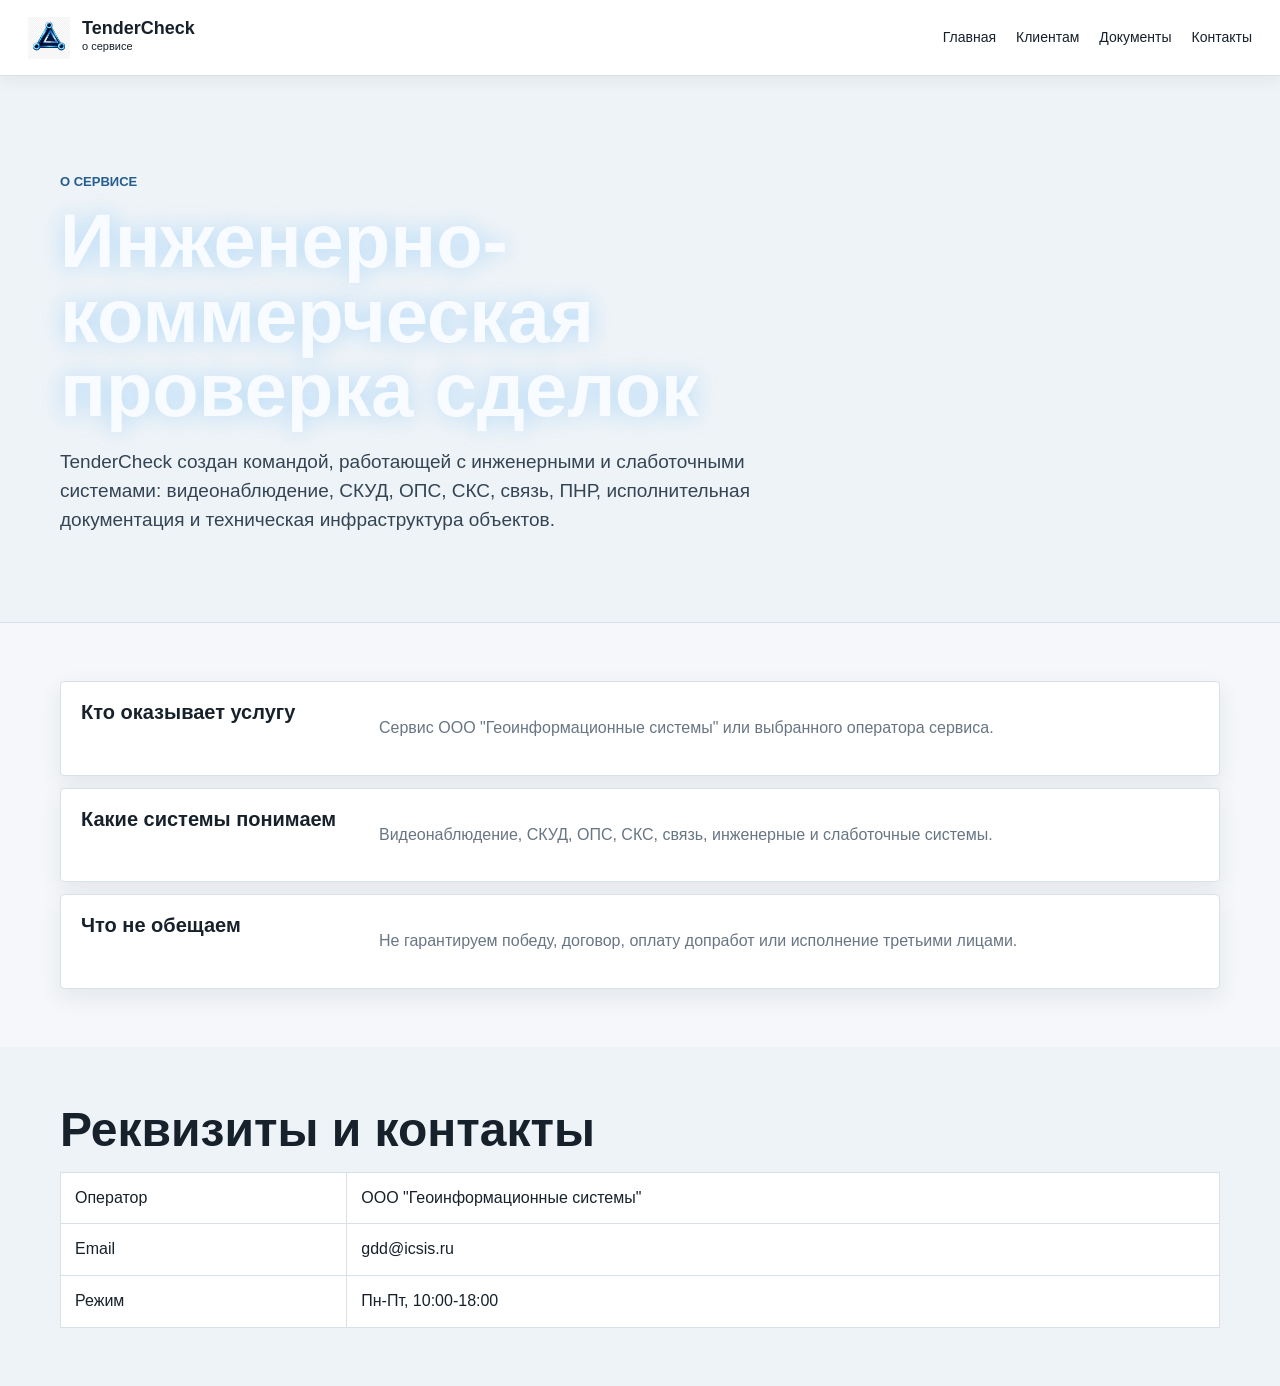
==== about.html @ 8f12feef "Add files via upload" ====
<!doctype html>
<html lang="ru">
<head>
  <meta charset="utf-8">
  <meta name="viewport" content="width=device-width, initial-scale=1">
  <title>О сервисе - TenderCheck</title>
  <link rel="stylesheet" href="assets/css/styles.css">
</head>
<body class="portal-body">
  <header class="site-header"><a class="brand" href="index.html"><img src="assets/img/logo.png" alt=""><span><strong>TenderCheck</strong><small>о сервисе</small></span></a><button class="nav-toggle" type="button" aria-label="Открыть меню"><span></span><span></span><span></span></button><nav class="main-nav"><a href="index.html">Главная</a><a href="clients.html">Клиентам</a><a href="legal.html">Документы</a><a href="contacts.html">Контакты</a></nav></header>
  <main>
    <section class="page-hero portal-page-hero"><div class="container"><p class="eyebrow">О сервисе</p><h1>Инженерно-коммерческая проверка сделок</h1><p class="lead">TenderCheck создан командой, работающей с инженерными и слаботочными системами: видеонаблюдение, СКУД, ОПС, СКС, связь, ПНР, исполнительная документация и техническая инфраструктура объектов.</p></div></section>
    <section class="section"><div class="container service-list"><article><h3>Кто оказывает услугу</h3><p>Сервис ООО "Геоинформационные системы" или выбранного оператора сервиса.</p></article><article><h3>Какие системы понимаем</h3><p>Видеонаблюдение, СКУД, ОПС, СКС, связь, инженерные и слаботочные системы.</p></article><article><h3>Что не обещаем</h3><p>Не гарантируем победу, договор, оплату допработ или исполнение третьими лицами.</p></article></div></section>
    <section class="section muted"><div class="container"><h2>Реквизиты и контакты</h2><table class="service-table"><tbody><tr><td>Оператор</td><td>ООО "Геоинформационные системы"</td></tr><tr><td>Email</td><td>gdd@icsis.ru</td></tr><tr><td>Режим</td><td>Пн-Пт, 10:00-18:00</td></tr></tbody></table></div></section>
  </main>
  <script src="assets/js/app.js"></script>
</body>
</html>
---- assets/css/styles.css ----
:root {
  --ink: #101923;
  --graphite: #26313d;
  --muted: #687381;
  --line: #e5e9ef;
  --paper: #ffffff;
  --soft: #f4f7fa;
  --navy: #07182b;
  --blue: #0067b1;
  --cyan: #20c8ff;
  --steel: #7891a8;
  --green: #2f9b61;
  --yellow: #e3a600;
  --red: #d94848;
  --shadow: 0 18px 60px rgba(10, 25, 41, 0.12);
  --radius: 8px;
}

* { box-sizing: border-box; }
html { scroll-behavior: smooth; }
body {
  margin: 0;
  color: var(--ink);
  font-family: Inter, "Segoe UI", Arial, sans-serif;
  background: var(--paper);
  line-height: 1.55;
}

img { max-width: 100%; display: block; }
a { color: inherit; text-decoration: none; }
button, input, select { font: inherit; }
textarea { font: inherit; }

.container {
  width: min(1160px, calc(100% - 40px));
  margin: 0 auto;
}

.site-header {
  position: sticky;
  top: 0;
  z-index: 50;
  display: flex;
  align-items: center;
  justify-content: space-between;
  min-height: 76px;
  padding: 0 28px;
  background: rgba(255, 255, 255, 0.94);
  border-bottom: 1px solid var(--line);
  backdrop-filter: blur(16px);
}

.brand {
  display: inline-flex;
  align-items: center;
  gap: 12px;
  min-width: 0;
}

.brand img {
  width: 42px;
  height: 42px;
  object-fit: contain;
}

.brand span { display: grid; gap: 1px; }
.brand strong { color: var(--navy); font-size: 18px; line-height: 1; }
.brand small { color: var(--muted); font-size: 11px; white-space: nowrap; }

.main-nav {
  display: flex;
  align-items: center;
  gap: 20px;
  color: var(--graphite);
  font-size: 14px;
}

.main-nav a { white-space: nowrap; }
.main-nav a:hover { color: var(--blue); }

.nav-cta,
.button {
  display: inline-flex;
  align-items: center;
  justify-content: center;
  min-height: 44px;
  padding: 0 18px;
  border: 1px solid transparent;
  border-radius: var(--radius);
  cursor: pointer;
  font-weight: 700;
}

.nav-cta,
.button.primary {
  color: #fff;
  background: var(--navy);
  box-shadow: 0 10px 28px rgba(7, 24, 43, 0.22);
}

.button.secondary {
  color: var(--navy);
  background: rgba(255, 255, 255, 0.86);
  border-color: rgba(255, 255, 255, 0.7);
}

.button:hover,
.nav-cta:hover {
  transform: translateY(-1px);
}

.nav-toggle {
  display: none;
  width: 42px;
  height: 42px;
  border: 1px solid var(--line);
  border-radius: var(--radius);
  background: #fff;
}

.nav-toggle span {
  display: block;
  width: 18px;
  height: 2px;
  margin: 4px auto;
  background: var(--navy);
}

.hero {
  position: relative;
  min-height: calc(100vh - 76px);
  display: grid;
  align-items: end;
  overflow: hidden;
  background-size: cover;
  background-position: center;
}

.hero-home { background-image: url("../img/hero-report-workspace.png"); }
.hero-suppliers { background-image: url("../img/supplier-meeting.png"); }

.hero-overlay {
  position: absolute;
  inset: 0;
  background: linear-gradient(90deg, rgba(5, 14, 24, 0.88), rgba(5, 14, 24, 0.58) 45%, rgba(5, 14, 24, 0.12));
}

.hero-content {
  position: relative;
  z-index: 1;
  padding: 96px 0 72px;
  color: #fff;
}

.hero-content h1,
.page-hero h1 {
  max-width: 860px;
  margin: 0;
  font-size: clamp(40px, 6vw, 76px);
  line-height: 0.98;
  letter-spacing: 0;
}

.lead {
  max-width: 760px;
  color: rgba(255, 255, 255, 0.84);
  font-size: 20px;
}

.hero-actions {
  display: flex;
  flex-wrap: wrap;
  gap: 12px;
  margin: 30px 0 14px;
}

.microcopy {
  color: rgba(255, 255, 255, 0.72);
  margin: 0;
}

.eyebrow {
  margin: 0 0 12px;
  color: var(--blue);
  font-size: 13px;
  font-weight: 800;
  letter-spacing: 0;
  text-transform: uppercase;
}

.hero .eyebrow { color: var(--cyan); }

.section {
  padding: 92px 0;
}

.section.compact { padding: 22px 0; }
.section.muted { background: var(--soft); }

.section-heading {
  max-width: 760px;
  margin-bottom: 34px;
}

h1, h2, h3, p { overflow-wrap: anywhere; }
h2 {
  margin: 0 0 16px;
  color: var(--navy);
  font-size: clamp(30px, 4vw, 48px);
  line-height: 1.05;
}

h3 {
  margin: 0 0 10px;
  color: var(--navy);
  font-size: 20px;
  line-height: 1.2;
}

.section-copy {
  color: var(--muted);
  font-size: 18px;
}

.proof-row {
  display: flex;
  flex-wrap: wrap;
  gap: 10px;
}

.proof-row span {
  padding: 10px 14px;
  border: 1px solid var(--line);
  border-radius: 999px;
  background: #fff;
  color: var(--graphite);
  font-weight: 700;
}

.split-checks {
  display: grid;
  grid-template-columns: 1fr 1fr;
  gap: 18px;
}

.panel {
  padding: 30px;
  border-radius: var(--radius);
}

.panel.light {
  border: 1px solid var(--line);
  background: #fff;
  box-shadow: var(--shadow);
}

.panel.dark {
  color: #fff;
  background: linear-gradient(135deg, var(--navy), #12385b);
}

.panel.dark h3 { color: #fff; }
.panel.dark li { color: rgba(255, 255, 255, 0.84); }

.check-list,
.dash-list {
  display: grid;
  gap: 10px;
  padding: 0;
  margin: 18px 0 0;
  list-style: none;
}

.check-list li,
.dash-list li {
  position: relative;
  padding-left: 22px;
  color: var(--graphite);
}

.check-list li::before {
  content: "";
  position: absolute;
  left: 0;
  top: 0.65em;
  width: 9px;
  height: 9px;
  border-radius: 50%;
  background: var(--cyan);
}

.dash-list li::before {
  content: "";
  position: absolute;
  left: 0;
  top: 0.8em;
  width: 10px;
  height: 2px;
  background: currentColor;
  opacity: 0.65;
}

.feature-grid,
.pricing-grid,
.metric-grid {
  display: grid;
  grid-template-columns: repeat(4, 1fr);
  gap: 16px;
}

.feature-grid.five { grid-template-columns: repeat(5, 1fr); margin-top: 22px; }

.feature-card,
.price-card,
.app-panel,
.metric-grid article,
.case-card,
.upload-form,
.auth-panel,
.legal-nav,
.legal-content article {
  border: 1px solid var(--line);
  border-radius: var(--radius);
  background: #fff;
  box-shadow: 0 8px 26px rgba(10, 25, 41, 0.06);
}

.feature-card,
.price-card {
  min-height: 220px;
  padding: 24px;
}

.card-index {
  display: block;
  margin-bottom: 40px;
  color: var(--blue);
  font-weight: 900;
}

.feature-card p,
.price-card p,
.case-card p,
.app-panel p,
.legal-content p {
  color: var(--muted);
}

.two-column {
  display: grid;
  grid-template-columns: minmax(0, 0.9fr) minmax(0, 1.1fr);
  gap: 48px;
  align-items: center;
}

.media-frame,
.wide-image {
  overflow: hidden;
  border-radius: var(--radius);
  box-shadow: var(--shadow);
  background: var(--soft);
}

.media-frame img {
  width: 100%;
  aspect-ratio: 4 / 3;
  object-fit: cover;
}

.wide-image img {
  width: 100%;
  max-height: 580px;
  object-fit: cover;
}

.deliverable-list {
  display: grid;
  gap: 14px;
  margin-top: 28px;
}

.deliverable-list article {
  padding-left: 18px;
  border-left: 3px solid var(--cyan);
}

.timeline {
  display: grid;
  grid-template-columns: repeat(4, 1fr);
  gap: 16px;
}

.timeline article {
  padding: 24px;
  border-top: 3px solid var(--blue);
  background: #fff;
  border-radius: var(--radius);
}

.timeline span {
  display: inline-grid;
  place-items: center;
  width: 38px;
  height: 38px;
  margin-bottom: 24px;
  border-radius: 50%;
  color: #fff;
  background: var(--navy);
  font-weight: 900;
}

.matrix-section { align-items: start; }
.readiness strong { display: block; color: var(--navy); font-size: 72px; line-height: 1; }
.readiness span { color: var(--muted); font-weight: 700; }

.legend {
  display: flex;
  flex-wrap: wrap;
  gap: 14px;
  margin-top: 24px;
}

.legend span {
  display: inline-flex;
  align-items: center;
  gap: 7px;
  color: var(--muted);
  font-weight: 700;
}

.dot,
.mini-matrix span {
  display: inline-block;
  width: 10px;
  height: 10px;
  border-radius: 50%;
}

.green { background: var(--green); }
.yellow { background: var(--yellow); }
.red { background: var(--red); }

.matrix-table-wrap {
  overflow-x: auto;
  border: 1px solid var(--line);
  border-radius: var(--radius);
  background: #fff;
}

.matrix-table {
  width: 100%;
  border-collapse: collapse;
  min-width: 640px;
}

.matrix-table th,
.matrix-table td {
  padding: 15px 16px;
  border-bottom: 1px solid var(--line);
  text-align: left;
  vertical-align: top;
}

.matrix-table th {
  color: var(--graphite);
  background: #f8fafc;
  font-size: 13px;
  text-transform: uppercase;
}

.status {
  display: inline-flex;
  align-items: center;
  min-height: 28px;
  padding: 0 10px;
  border-radius: 999px;
  color: #fff;
  font-size: 13px;
  font-weight: 800;
}

.status.green { background: rgba(47, 155, 97, 0.16); color: #167045; }
.status.yellow { background: rgba(227, 166, 0, 0.18); color: #986b00; }
.status.red { background: rgba(217, 72, 72, 0.16); color: #b52222; }

.scenario-layout {
  display: grid;
  grid-template-columns: 0.92fr 1.08fr;
  gap: 28px;
  align-items: stretch;
}

.accordion {
  display: grid;
  gap: 12px;
}

.accordion-item {
  display: grid;
  gap: 4px;
  padding: 20px;
  border: 1px solid var(--line);
  border-radius: var(--radius);
  background: #fff;
  text-align: left;
  cursor: pointer;
}

.accordion-item span {
  color: var(--navy);
  font-weight: 900;
}

.accordion-item small {
  color: var(--muted);
}

.accordion-item.active {
  border-color: rgba(32, 200, 255, 0.5);
  box-shadow: 0 0 0 3px rgba(32, 200, 255, 0.12);
}

.price-card strong {
  display: block;
  margin: 18px 0;
  color: var(--navy);
  font-size: 30px;
}

.price-card ul {
  padding-left: 18px;
  color: var(--graphite);
}

.price-card.featured {
  border-color: rgba(32, 200, 255, 0.55);
  background: linear-gradient(180deg, #fff, #edfaff);
}

.upload-section {
  color: #fff;
  background: var(--navy);
}

.upload-section h2,
.upload-section .eyebrow { color: #fff; }
.upload-section .section-copy { color: rgba(255, 255, 255, 0.72); }

.upload-layout {
  display: grid;
  grid-template-columns: 0.9fr 1.1fr;
  gap: 42px;
  align-items: start;
}

.disclaimer,
.note-box {
  padding: 16px;
  border-radius: var(--radius);
  background: rgba(32, 200, 255, 0.11);
  border: 1px solid rgba(32, 200, 255, 0.35);
  color: inherit;
  font-weight: 700;
}

.upload-form {
  display: grid;
  gap: 14px;
  padding: 24px;
}

.upload-form label,
.auth-form label {
  display: grid;
  gap: 7px;
  color: var(--graphite);
  font-weight: 800;
}

input,
select,
textarea {
  width: 100%;
  min-height: 46px;
  padding: 0 12px;
  border: 1px solid var(--line);
  border-radius: var(--radius);
  background: #fff;
  color: var(--ink);
}

textarea {
  min-height: 110px;
  padding: 12px;
  resize: vertical;
}

.file-input {
  min-height: 82px;
  padding: 16px;
  border: 1px dashed var(--steel);
  border-radius: var(--radius);
  cursor: pointer;
}

.file-input input { display: none; }
.file-input span { color: var(--navy); }
.file-input small { color: var(--muted); }

.consent {
  display: flex !important;
  grid-template-columns: none !important;
  flex-direction: row;
  gap: 10px !important;
  align-items: flex-start;
  font-size: 14px;
  font-weight: 600 !important;
}

.consent input {
  width: 18px;
  min-height: 18px;
  margin-top: 2px;
}

.form-result {
  margin: 0;
  color: var(--green);
  font-weight: 800;
}

.site-footer {
  padding: 42px 0;
  background: #07111d;
  color: rgba(255, 255, 255, 0.72);
}

.footer-grid {
  display: grid;
  grid-template-columns: 1.5fr 1fr 1fr;
  gap: 28px;
}

.footer-brand strong { color: #fff; }
.footer-brand small { color: rgba(255, 255, 255, 0.58); }
.site-footer nav { display: grid; gap: 10px; }
.site-footer a:hover { color: #fff; }

.page-hero {
  padding: 96px 0 68px;
  background:
    linear-gradient(90deg, rgba(244, 247, 250, 0.96), rgba(244, 247, 250, 0.78)),
    url("../img/palette-reference.png") center/cover;
}

.page-hero .lead {
  color: var(--muted);
}

.case-grid {
  display: grid;
  grid-template-columns: 1fr 1fr;
  gap: 18px;
}

.case-card {
  display: grid;
  grid-template-columns: 190px 1fr;
  overflow: hidden;
}

.case-card img {
  width: 100%;
  height: 100%;
  object-fit: cover;
}

.case-card div { padding: 22px; }
.case-card h2 { font-size: 24px; }
.case-card strong { color: var(--navy); }

.legal-layout {
  display: grid;
  grid-template-columns: 260px 1fr;
  gap: 28px;
}

.legal-nav {
  position: sticky;
  top: 96px;
  display: grid;
  gap: 10px;
  align-self: start;
  padding: 18px;
}

.legal-nav a {
  padding: 10px 12px;
  border-radius: var(--radius);
  color: var(--graphite);
}

.legal-nav a:hover {
  background: var(--soft);
}

.legal-content {
  display: grid;
  gap: 16px;
}

.legal-content article {
  padding: 26px;
}

.legal-warning {
  border-color: rgba(217, 72, 72, 0.35) !important;
  background: #fff8f8 !important;
}

.auth-body {
  min-height: 100vh;
  background: var(--soft);
}

.auth-shell {
  min-height: 100vh;
  display: grid;
  grid-template-columns: 1.05fr 0.95fr;
}

.auth-media {
  position: relative;
  overflow: hidden;
}

.auth-media > img {
  width: 100%;
  height: 100%;
  object-fit: cover;
}

.auth-brand {
  position: absolute;
  left: 32px;
  top: 28px;
  padding: 10px 12px;
  border-radius: var(--radius);
  background: rgba(255, 255, 255, 0.9);
}

.auth-panel {
  align-self: center;
  width: min(520px, calc(100% - 40px));
  margin: 0 auto;
  padding: 28px;
}

.auth-tabs {
  display: grid;
  grid-template-columns: repeat(3, 1fr);
  gap: 6px;
  padding: 6px;
  margin-bottom: 22px;
  border-radius: var(--radius);
  background: var(--soft);
}

.auth-tabs button {
  min-height: 42px;
  border: 0;
  border-radius: var(--radius);
  background: transparent;
  cursor: pointer;
  font-weight: 800;
}

.auth-tabs button.active {
  background: #fff;
  box-shadow: 0 4px 14px rgba(10, 25, 41, 0.08);
}

.auth-form {
  display: none;
  gap: 14px;
}

.auth-form.active {
  display: grid;
}

.auth-form h1 {
  margin: 0 0 6px;
  color: var(--navy);
  font-size: 34px;
}

.app-body {
  display: grid;
  grid-template-columns: 270px 1fr;
  min-height: 100vh;
  background: var(--soft);
}

.app-sidebar {
  position: sticky;
  top: 0;
  height: 100vh;
  padding: 24px;
  background: #091a2c;
  color: rgba(255, 255, 255, 0.78);
}

.app-brand strong { color: #fff; }
.app-brand small { color: rgba(255, 255, 255, 0.58); }

.app-sidebar nav {
  display: grid;
  gap: 8px;
  margin-top: 38px;
}

.app-sidebar nav a {
  padding: 12px 14px;
  border-radius: var(--radius);
}

.app-sidebar nav a.active,
.app-sidebar nav a:hover {
  color: #fff;
  background: rgba(255, 255, 255, 0.08);
}

.app-main {
  min-width: 0;
  padding: 28px;
}

.app-topbar {
  display: flex;
  align-items: center;
  justify-content: space-between;
  gap: 18px;
  margin-bottom: 22px;
}

.app-topbar h1 {
  margin: 0;
  color: var(--navy);
}

.metric-grid {
  margin-bottom: 18px;
}

.metric-grid article {
  padding: 20px;
}

.metric-grid span,
.metric-grid small {
  color: var(--muted);
}

.metric-grid strong {
  display: block;
  color: var(--navy);
  font-size: 36px;
}

.app-grid {
  display: grid;
  grid-template-columns: 1.2fr 0.8fr;
  gap: 18px;
}

.app-panel {
  padding: 22px;
  overflow-x: auto;
  overflow-y: visible;
}

.app-panel.large {
  grid-row: span 2;
}

.roadmap {
  display: grid;
  gap: 12px;
  margin: 0;
  padding-left: 20px;
  color: var(--graphite);
}

.image-empty {
  padding: 0;
  overflow: hidden;
}

.image-empty img {
  width: 100%;
  height: 100%;
  min-height: 240px;
  object-fit: cover;
}

.mini-matrix {
  display: grid;
  grid-template-columns: repeat(3, 56px);
  gap: 10px;
  margin: 18px 0;
}

.mini-matrix span {
  width: 56px;
  height: 56px;
  border-radius: var(--radius);
}

@media (max-width: 1040px) {
  .nav-toggle { display: block; }
  .main-nav {
    position: absolute;
    left: 16px;
    right: 16px;
    top: 84px;
    display: none;
    flex-direction: column;
    align-items: stretch;
    gap: 0;
    padding: 12px;
    border: 1px solid var(--line);
    border-radius: var(--radius);
    background: #fff;
    box-shadow: var(--shadow);
  }
  .main-nav.open { display: flex; }
  .main-nav a { padding: 12px; }
  .nav-cta { margin-top: 8px; }
  .feature-grid,
  .pricing-grid,
  .metric-grid,
  .feature-grid.five,
  .timeline {
    grid-template-columns: 1fr 1fr;
  }
  .case-card { grid-template-columns: 1fr; }
  .case-card img { aspect-ratio: 16 / 9; }
}

@media (max-width: 760px) {
  .container { width: min(100% - 28px, 1160px); }
  .site-header { padding: 0 14px; }
  .brand small { display: none; }
  .hero { min-height: 680px; }
  .hero-content { padding: 72px 0 48px; }
  .lead { font-size: 18px; }
  .split-checks,
  .two-column,
  .scenario-layout,
  .upload-layout,
  .footer-grid,
  .case-grid,
  .legal-layout,
  .auth-shell,
  .app-body,
  .app-grid {
    grid-template-columns: 1fr;
  }
  .feature-grid,
  .pricing-grid,
  .metric-grid,
  .feature-grid.five,
  .timeline {
    grid-template-columns: 1fr;
  }
  .section { padding: 64px 0; }
  .hero-actions { flex-direction: column; align-items: stretch; }
  .legal-nav { position: static; }
  .auth-media { min-height: 320px; }
  .app-sidebar {
    position: static;
    height: auto;
  }
  .app-sidebar nav {
    grid-template-columns: 1fr 1fr;
  }
  .app-main { padding: 18px; }
  .app-topbar { align-items: flex-start; flex-direction: column; }
  .matrix-table { min-width: 560px; }
}

/* Neon engineering theme based on the supplied reference palette. */
:root {
  --ink: #f4f8ff;
  --graphite: #c7d7ea;
  --muted: #8da5bc;
  --line: rgba(39, 189, 255, 0.32);
  --paper: #020914;
  --soft: #061426;
  --navy: #020712;
  --blue: #189bff;
  --cyan: #39d8ff;
  --steel: #3f78a8;
  --green: #2fffa3;
  --yellow: #ffc233;
  --red: #ff4f6a;
  --shadow: 0 0 0 1px rgba(48, 202, 255, 0.16), 0 18px 48px rgba(0, 0, 0, 0.38), 0 0 34px rgba(24, 155, 255, 0.14);
}

body {
  color: var(--ink);
  background:
    radial-gradient(circle at 18% 8%, rgba(42, 195, 255, 0.17), transparent 28%),
    radial-gradient(circle at 88% 24%, rgba(0, 95, 190, 0.18), transparent 34%),
    linear-gradient(180deg, #02060f 0%, #03101e 42%, #020813 100%);
}

body::before {
  content: "";
  position: fixed;
  inset: 0;
  z-index: -1;
  pointer-events: none;
  background:
    linear-gradient(rgba(43, 184, 255, 0.06) 1px, transparent 1px),
    linear-gradient(90deg, rgba(43, 184, 255, 0.045) 1px, transparent 1px);
  background-size: 52px 52px;
  mask-image: linear-gradient(180deg, rgba(0, 0, 0, 0.58), transparent 72%);
}

.site-header {
  background: rgba(2, 8, 18, 0.9);
  border-bottom-color: rgba(43, 184, 255, 0.28);
  box-shadow: 0 0 28px rgba(24, 155, 255, 0.12);
}

.brand strong,
.brand small,
.main-nav,
.main-nav a,
h2,
h3,
.app-topbar h1,
.auth-form h1 {
  color: var(--ink);
}

.brand img {
  filter: drop-shadow(0 0 12px rgba(57, 216, 255, 0.72));
}

.main-nav a:hover,
.site-footer a:hover,
.eyebrow,
.hero .eyebrow {
  color: var(--cyan);
}

.nav-cta,
.button.primary {
  color: #02101d;
  background: linear-gradient(180deg, #7feaff 0%, #189bff 58%, #0064d8 100%);
  border-color: rgba(128, 234, 255, 0.72);
  box-shadow: 0 0 18px rgba(57, 216, 255, 0.42), inset 0 0 10px rgba(255, 255, 255, 0.34);
}

.button.secondary {
  color: var(--ink);
  background: rgba(4, 20, 38, 0.78);
  border-color: rgba(57, 216, 255, 0.45);
  box-shadow: inset 0 0 18px rgba(24, 155, 255, 0.12);
}

.nav-toggle {
  background: rgba(4, 20, 38, 0.92);
  border-color: rgba(57, 216, 255, 0.38);
}

.nav-toggle span {
  background: var(--cyan);
  box-shadow: 0 0 8px rgba(57, 216, 255, 0.8);
}

.hero-overlay {
  background:
    linear-gradient(90deg, rgba(1, 5, 13, 0.94), rgba(2, 12, 26, 0.74) 48%, rgba(2, 12, 26, 0.28)),
    radial-gradient(circle at 26% 30%, rgba(34, 178, 255, 0.18), transparent 32%);
}

.hero-content h1,
.page-hero h1 {
  color: #f8fbff;
  text-shadow: 0 0 22px rgba(24, 155, 255, 0.28);
}

.lead,
.hero .lead {
  color: rgba(244, 248, 255, 0.84);
}

.microcopy,
.section-copy,
.feature-card p,
.price-card p,
.case-card p,
.app-panel p,
.legal-content p,
.metric-grid span,
.metric-grid small,
.accordion-item small,
.timeline p,
.deliverable-list p,
.file-input small {
  color: var(--muted);
}

.section.muted,
.page-hero,
.auth-body,
.app-body {
  background:
    radial-gradient(circle at 10% 0%, rgba(24, 155, 255, 0.14), transparent 34%),
    linear-gradient(180deg, #030b17, #061426);
}

.section.compact {
  background: rgba(2, 8, 18, 0.7);
}

.proof-row span,
.feature-card,
.price-card,
.app-panel,
.metric-grid article,
.case-card,
.upload-form,
.auth-panel,
.legal-nav,
.legal-content article,
.panel.light,
.timeline article,
.accordion-item,
.matrix-table-wrap {
  color: var(--ink);
  background:
    linear-gradient(180deg, rgba(8, 28, 52, 0.94), rgba(3, 13, 27, 0.96));
  border-color: rgba(57, 216, 255, 0.32);
  box-shadow: var(--shadow);
}

.feature-card,
.price-card,
.panel,
.timeline article,
.accordion-item,
.matrix-table-wrap,
.upload-form,
.auth-panel,
.legal-nav,
.legal-content article,
.metric-grid article,
.case-card {
  position: relative;
}

.feature-card::before,
.price-card::before,
.panel::before,
.timeline article::before,
.accordion-item::before,
.matrix-table-wrap::before,
.upload-form::before,
.auth-panel::before,
.legal-content article::before,
.metric-grid article::before {
  content: "";
  position: absolute;
  inset: 0;
  pointer-events: none;
  border-radius: inherit;
  box-shadow: inset 0 0 18px rgba(57, 216, 255, 0.08);
}

.panel.dark,
.upload-section,
.site-footer,
.app-sidebar {
  background:
    radial-gradient(circle at 18% 12%, rgba(24, 155, 255, 0.18), transparent 34%),
    linear-gradient(150deg, #020712, #061a31 68%, #020914);
  border-color: rgba(57, 216, 255, 0.36);
}

.panel.dark li,
.check-list li,
.dash-list li,
.price-card ul,
.roadmap,
.matrix-table td,
.upload-form label,
.auth-form label,
.legal-nav a,
.proof-row span {
  color: var(--graphite);
}

.card-index,
.readiness strong,
.metric-grid strong,
.price-card strong {
  color: var(--cyan);
  text-shadow: 0 0 18px rgba(57, 216, 255, 0.54);
}

.check-list li::before {
  background: var(--cyan);
  box-shadow: 0 0 10px rgba(57, 216, 255, 0.92);
}

.media-frame,
.wide-image {
  border: 1px solid rgba(57, 216, 255, 0.36);
  box-shadow: var(--shadow);
}

.media-frame img,
.wide-image img,
.case-card img,
.image-empty img {
  filter: saturate(1.08) contrast(1.05) brightness(0.82);
}

.timeline article {
  border-top-color: var(--cyan);
}

.timeline span {
  color: #02101d;
  background: linear-gradient(180deg, #7feaff, #189bff);
  box-shadow: 0 0 18px rgba(57, 216, 255, 0.55);
}

.matrix-table th {
  color: #dcecff;
  background: rgba(7, 24, 43, 0.95);
}

.matrix-table th,
.matrix-table td {
  border-bottom-color: rgba(57, 216, 255, 0.2);
}

.status.green {
  background: rgba(47, 255, 163, 0.13);
  color: #7fffc7;
  border: 1px solid rgba(47, 255, 163, 0.38);
}

.status.yellow {
  background: rgba(255, 194, 51, 0.13);
  color: #ffd66f;
  border: 1px solid rgba(255, 194, 51, 0.38);
}

.status.red {
  background: rgba(255, 79, 106, 0.13);
  color: #ff97a7;
  border: 1px solid rgba(255, 79, 106, 0.38);
}

.accordion-item.active,
.price-card.featured {
  border-color: rgba(57, 216, 255, 0.78);
  background:
    radial-gradient(circle at 20% 0%, rgba(57, 216, 255, 0.16), transparent 42%),
    linear-gradient(180deg, rgba(8, 36, 66, 0.98), rgba(3, 13, 27, 0.98));
  box-shadow: 0 0 0 1px rgba(57, 216, 255, 0.2), 0 0 34px rgba(57, 216, 255, 0.2);
}

input,
select,
textarea {
  color: var(--ink);
  background: rgba(1, 8, 19, 0.86);
  border-color: rgba(57, 216, 255, 0.32);
  box-shadow: inset 0 0 14px rgba(24, 155, 255, 0.08);
}

input::placeholder,
textarea::placeholder {
  color: rgba(199, 215, 234, 0.48);
}

.file-input {
  border-color: rgba(57, 216, 255, 0.46);
  background: rgba(3, 18, 34, 0.7);
}

.file-input span {
  color: var(--cyan);
}

.disclaimer,
.note-box {
  color: #dff7ff;
  background: rgba(13, 79, 124, 0.22);
  border-color: rgba(57, 216, 255, 0.45);
  box-shadow: inset 0 0 22px rgba(57, 216, 255, 0.08);
}

.footer-brand strong,
.footer-brand small,
.app-brand strong,
.app-brand small {
  color: var(--ink);
}

.auth-tabs {
  background: rgba(1, 8, 19, 0.82);
  border: 1px solid rgba(57, 216, 255, 0.24);
}

.auth-tabs button {
  color: var(--graphite);
}

.auth-tabs button.active {
  color: #03101e;
  background: linear-gradient(180deg, #7feaff, #189bff);
}

.app-sidebar nav a.active,
.app-sidebar nav a:hover {
  color: #fff;
  background: rgba(24, 155, 255, 0.18);
  box-shadow: inset 0 0 16px rgba(57, 216, 255, 0.14);
}

.mini-matrix span {
  box-shadow: 0 0 16px currentColor;
}

@media (max-width: 1040px) {
  .main-nav {
    background: rgba(2, 8, 18, 0.98);
    border-color: rgba(57, 216, 255, 0.36);
  }
}

.feature-grid.three {
  grid-template-columns: repeat(3, 1fr);
}

.artifact-grid,
.faq-grid {
  display: grid;
  grid-template-columns: repeat(2, 1fr);
  gap: 14px;
  margin-top: 24px;
}

.artifact-grid article,
.faq-grid article,
.wizard-step {
  border: 1px solid rgba(57, 216, 255, 0.32);
  border-radius: var(--radius);
  background: linear-gradient(180deg, rgba(8, 28, 52, 0.94), rgba(3, 13, 27, 0.96));
  padding: 18px;
  box-shadow: var(--shadow);
}

.form-grid {
  display: grid;
  grid-template-columns: repeat(2, 1fr);
  gap: 14px;
}

.form-grid.one {
  grid-template-columns: 1fr;
}

.file-grid {
  display: grid;
  grid-template-columns: repeat(2, 1fr);
  gap: 12px;
}

.checkbox-group {
  display: flex;
  flex-wrap: wrap;
  gap: 10px;
  margin: 0;
  padding: 14px;
  border: 1px solid rgba(57, 216, 255, 0.32);
  border-radius: var(--radius);
}

.checkbox-group legend {
  padding: 0 8px;
  color: var(--cyan);
  font-weight: 800;
}

.checkbox-group label,
.pill-grid label {
  display: inline-flex;
  gap: 8px;
  align-items: center;
  color: var(--graphite);
  font-weight: 700;
}

.checkbox-group input,
.pill-grid input {
  width: 16px;
  min-height: 16px;
}

.app-section {
  display: none;
}

.app-section.active {
  display: block;
}

.app-nav a.active,
.filter-row button.active {
  color: #03101e;
  background: linear-gradient(180deg, #7feaff, #189bff);
}

.wizard-form,
.comment-feed,
.detail-grid,
.toolbar,
.filter-row,
.file-list {
  display: grid;
  gap: 14px;
}

.wizard-step > span {
  display: inline-grid;
  place-items: center;
  width: 36px;
  height: 36px;
  margin-bottom: 12px;
  border-radius: 50%;
  color: #02101d;
  background: linear-gradient(180deg, #7feaff, #189bff);
  font-weight: 900;
  box-shadow: 0 0 18px rgba(57, 216, 255, 0.55);
}

.pill-grid {
  display: grid;
  grid-template-columns: repeat(4, 1fr);
  gap: 10px;
}

.pill-grid label,
.filter-row button,
.toolbar button {
  min-height: 42px;
  padding: 10px 12px;
  border: 1px solid rgba(57, 216, 255, 0.28);
  border-radius: var(--radius);
  background: rgba(1, 8, 19, 0.46);
}

.filter-row {
  grid-template-columns: repeat(5, minmax(120px, 1fr));
  align-items: center;
  margin-bottom: 16px;
}

.detail-grid {
  grid-template-columns: repeat(2, 1fr);
  margin: 12px 0 22px;
}

.comment-feed p,
.file-list li {
  margin: 0;
  padding: 12px;
  border: 1px solid rgba(57, 216, 255, 0.2);
  border-radius: var(--radius);
  background: rgba(1, 8, 19, 0.36);
}

.file-list {
  padding: 0;
  list-style: none;
}

.editable-table input,
.editable-table select {
  min-width: 150px;
}

.form-result.error {
  color: var(--red);
}

.is-loading {
  opacity: 0.72;
  pointer-events: none;
}

button:disabled,
.button[disabled] {
  opacity: 0.5;
  cursor: not-allowed;
  transform: none;
}

.modal[hidden] {
  display: none;
}

.modal {
  position: fixed;
  inset: 0;
  z-index: 100;
  display: grid;
  place-items: center;
  padding: 20px;
  background: rgba(0, 0, 0, 0.64);
}

.modal-dialog {
  position: relative;
  width: min(520px, 100%);
  padding: 26px;
  border: 1px solid rgba(57, 216, 255, 0.42);
  border-radius: var(--radius);
  background: linear-gradient(180deg, rgba(8, 28, 52, 0.98), rgba(3, 13, 27, 0.98));
  box-shadow: var(--shadow);
}

.modal-close {
  position: absolute;
  top: 10px;
  right: 12px;
  width: 34px;
  height: 34px;
  border: 1px solid rgba(57, 216, 255, 0.32);
  border-radius: var(--radius);
  color: var(--ink);
  background: rgba(1, 8, 19, 0.7);
  cursor: pointer;
}

code {
  color: var(--cyan);
}

.legal-warning {
  border-color: rgba(255, 79, 106, 0.48) !important;
  background: linear-gradient(180deg, rgba(70, 18, 32, 0.9), rgba(24, 8, 18, 0.95)) !important;
}

@media (max-width: 1040px) {
  .feature-grid.three,
  .artifact-grid,
  .faq-grid,
  .pill-grid,
  .filter-row {
    grid-template-columns: 1fr 1fr;
  }
}

@media (max-width: 760px) {
  .feature-grid.three,
  .artifact-grid,
  .faq-grid,
  .form-grid,
  .file-grid,
  .pill-grid,
  .filter-row,
  .detail-grid {
    grid-template-columns: 1fr;
  }
}

/* Service B2B portal skin: sober, document-heavy, less SaaS/neon. */
:root {
  --ink: #17212b;
  --graphite: #344454;
  --muted: #687684;
  --line: #d8e0e8;
  --paper: #ffffff;
  --soft: #eef3f7;
  --navy: #0b2238;
  --blue: #245d8f;
  --cyan: #2d83bd;
  --steel: #7c91a6;
  --green: #2f8f57;
  --yellow: #b68400;
  --red: #b94141;
  --shadow: 0 8px 24px rgba(20, 39, 58, 0.08);
}

body,
.portal-body {
  color: var(--ink);
  background: #f5f7fa;
}

body::before {
  display: none;
}

.portal-header {
  position: sticky;
  top: 0;
  z-index: 60;
}

.service-bar {
  background: #0b2238;
  color: rgba(255,255,255,.78);
  font-size: 13px;
  border-bottom: 1px solid rgba(255,255,255,.14);
}

.service-bar-inner {
  min-height: 34px;
  display: flex;
  align-items: center;
  gap: 18px;
  flex-wrap: wrap;
}

.service-bar a {
  color: #fff;
  text-decoration: underline;
  text-underline-offset: 3px;
}

.site-header {
  position: sticky;
  top: 0;
  background: #fff;
  border-bottom: 1px solid var(--line);
  box-shadow: 0 4px 16px rgba(20, 39, 58, 0.06);
}

.portal-header .site-header {
  position: static;
}

.brand img {
  filter: none;
}

.brand strong,
.brand small,
.main-nav,
.main-nav a,
h2,
h3,
.app-topbar h1,
.auth-form h1,
.footer-brand strong,
.footer-brand small,
.app-brand strong,
.app-brand small {
  color: var(--ink);
}

.main-nav a:hover,
.eyebrow,
.hero .eyebrow {
  color: var(--blue);
}

.mobile-quick-cta {
  display: none;
}

.button,
.nav-cta {
  border-radius: 4px;
  box-shadow: none;
}

.nav-cta,
.button.primary {
  color: #fff;
  background: #0b2238;
  border-color: #0b2238;
  box-shadow: none;
}

.button.secondary {
  color: var(--navy);
  background: #fff;
  border-color: #aebdca;
  box-shadow: none;
}

.portal-hero {
  padding: 54px 0 42px;
  background: linear-gradient(180deg, #f7f9fb 0%, #edf3f8 100%);
  border-bottom: 1px solid var(--line);
}

.portal-hero-grid {
  display: grid;
  grid-template-columns: minmax(0, 1fr) 460px;
  gap: 34px;
  align-items: start;
}

.portal-hero h1 {
  max-width: 820px;
  margin: 0;
  color: var(--ink);
  font-size: clamp(34px, 4vw, 56px);
  line-height: 1.05;
  letter-spacing: 0;
}

.portal-hero .lead,
.page-hero .lead {
  color: var(--graphite);
  font-size: 19px;
}

.service-marks {
  display: grid;
  grid-template-columns: repeat(2, minmax(0, 1fr));
  gap: 8px;
  margin-top: 20px;
}

.service-marks span {
  padding: 9px 10px;
  border: 1px solid var(--line);
  background: #fff;
  color: var(--graphite);
  font-size: 14px;
}

.summary-panel,
.interface-preview,
.service-table-wrap,
.portal-tile-grid span,
.portal-tile-grid a,
.service-list article,
.artifact-grid article,
.faq-grid article,
.wizard-step,
.feature-card,
.price-card,
.app-panel,
.metric-grid article,
.case-card,
.upload-form,
.auth-panel,
.legal-nav,
.legal-content article,
.panel.light,
.timeline article,
.accordion-item,
.matrix-table-wrap {
  color: var(--ink);
  background: #fff;
  border: 1px solid var(--line);
  border-radius: 4px;
  box-shadow: var(--shadow);
}

.feature-card::before,
.price-card::before,
.panel::before,
.timeline article::before,
.accordion-item::before,
.matrix-table-wrap::before,
.upload-form::before,
.auth-panel::before,
.legal-content article::before,
.metric-grid article::before {
  display: none;
}

.summary-panel {
  padding: 18px;
}

.summary-head,
.preview-toolbar {
  display: flex;
  justify-content: space-between;
  align-items: center;
  gap: 12px;
  padding-bottom: 12px;
  margin-bottom: 12px;
  border-bottom: 1px solid var(--line);
}

.summary-metrics {
  display: grid;
  grid-template-columns: repeat(2, 1fr);
  gap: 10px;
  margin-bottom: 14px;
}

.summary-metrics div {
  padding: 10px;
  background: #f3f6f9;
  border: 1px solid var(--line);
}

.summary-metrics span,
.metric-grid span,
.metric-grid small {
  display: block;
  color: var(--muted);
  font-size: 13px;
}

.summary-metrics strong,
.metric-grid strong,
.price-card strong,
.readiness strong {
  color: var(--navy);
  text-shadow: none;
}

.direction-strip {
  background: #fff;
  border-bottom: 1px solid var(--line);
}

.direction-strip-inner {
  display: flex;
  flex-wrap: wrap;
  gap: 1px;
  padding: 10px 0;
}

.direction-strip a {
  padding: 10px 12px;
  background: #eef3f7;
  border: 1px solid var(--line);
  color: var(--graphite);
  font-weight: 700;
  font-size: 14px;
}

.section {
  padding: 58px 0;
}

.section.muted,
.page-hero,
.auth-body,
.app-body {
  background: #eef3f7;
}

.portal-page-hero {
  background: #eef3f7;
  border-bottom: 1px solid var(--line);
}

.section-heading {
  margin-bottom: 24px;
}

.service-table {
  width: 100%;
  border-collapse: collapse;
  background: #fff;
  color: var(--ink);
}

.service-table th,
.service-table td {
  padding: 13px 14px;
  border: 1px solid var(--line);
  text-align: left;
  vertical-align: top;
}

.service-table th {
  background: #e7eef5;
  color: var(--navy);
  font-size: 13px;
  text-transform: uppercase;
}

.compact-table th,
.compact-table td {
  padding: 9px 10px;
}

.two-side-table td {
  width: 50%;
}

.service-list {
  display: grid;
  gap: 12px;
}

.service-list article {
  padding: 18px 20px;
  display: grid;
  grid-template-columns: 280px 1fr;
  gap: 18px;
  align-items: start;
}

.service-list p,
.section-copy,
.feature-card p,
.price-card p,
.case-card p,
.app-panel p,
.legal-content p,
.timeline p,
.deliverable-list p,
.file-input small {
  color: var(--muted);
}

.portal-tile-grid {
  display: grid;
  grid-template-columns: repeat(2, minmax(0, 1fr));
  gap: 8px;
  margin-top: 18px;
}

.portal-tile-grid span,
.portal-tile-grid a {
  padding: 11px 12px;
  color: var(--graphite);
  font-weight: 700;
}

.docs-grid {
  grid-template-columns: repeat(4, 1fr);
}

.interface-preview {
  display: grid;
  grid-template-columns: 120px 1fr;
  overflow: hidden;
  min-height: 310px;
}

.preview-sidebar {
  display: grid;
  align-content: start;
  gap: 4px;
  padding: 16px;
  background: #102b45;
  color: #fff;
}

.preview-sidebar span {
  padding: 9px;
  background: rgba(255,255,255,.08);
}

.preview-main {
  padding: 16px;
}

.preview-toolbar button {
  min-height: 34px;
  border: 1px solid var(--line);
  background: #eef3f7;
}

.mini-matrix-list {
  display: grid;
  grid-template-columns: repeat(4, 1fr);
  gap: 8px;
  margin-top: 14px;
}

.mini-matrix-list span {
  padding: 10px;
  border: 1px solid var(--line);
  background: #f3f6f9;
}

.green { background: rgba(47,143,87,.14); }
.yellow { background: rgba(182,132,0,.16); }
.red { background: rgba(185,65,65,.14); }
.gray { background: #9aa8b6; }

.status {
  border-radius: 3px;
  box-shadow: none;
}

.status.green {
  background: #e4f3ea;
  color: #21673d;
  border: 1px solid #9fcfb2;
}

.status.yellow {
  background: #fff4d8;
  color: #805c00;
  border: 1px solid #e2c26e;
}

.status.red {
  background: #fde7e7;
  color: #9f3030;
  border: 1px solid #e0a0a0;
}

.regulation-list {
  display: grid;
  grid-template-columns: repeat(3, 1fr);
  gap: 10px;
  padding: 0;
  margin: 0 0 18px;
  list-style: none;
  counter-reset: reg;
}

.regulation-list li {
  counter-increment: reg;
  padding: 14px;
  background: #fff;
  border: 1px solid var(--line);
}

.regulation-list li::before {
  content: counter(reg);
  display: inline-grid;
  place-items: center;
  width: 26px;
  height: 26px;
  margin-right: 8px;
  background: var(--navy);
  color: #fff;
  font-weight: 800;
}

.portal-columns,
.refusal-grid {
  display: grid;
  grid-template-columns: repeat(2, 1fr);
  gap: 18px;
}

.refusal-grid {
  grid-template-columns: repeat(3, 1fr);
  padding: 0;
  margin: 0;
  list-style: none;
}

.refusal-grid li {
  padding: 14px;
  background: #fff;
  border: 1px solid var(--line);
}

.portal-pricing {
  grid-template-columns: repeat(5, 1fr);
}

.price-card.featured,
.accordion-item.active {
  border-color: #7c91a6;
  background: #fff;
  box-shadow: var(--shadow);
}

.upload-section,
.panel.dark,
.site-footer,
.app-sidebar {
  color: #fff;
  background: #0b2238;
  border-color: rgba(255,255,255,.12);
}

.portal-upload {
  background: #102b45;
}

input,
select,
textarea {
  color: var(--ink);
  background: #fff;
  border-color: #b9c7d4;
  box-shadow: none;
}

input::placeholder,
textarea::placeholder {
  color: #8796a5;
}

.file-input {
  background: #f5f7fa;
  border-color: #9eb0c0;
}

.file-input span,
code {
  color: var(--blue);
}

.upload-section .file-input,
.upload-section input,
.upload-section select,
.upload-section textarea {
  background: #fff;
  color: var(--ink);
}

.upload-section .upload-form label {
  color: var(--graphite);
}

.disclaimer,
.note-box {
  color: var(--graphite);
  background: #edf4fa;
  border-color: #bdd0df;
  box-shadow: none;
}

.site-footer,
.site-footer p,
.site-footer a {
  color: rgba(255,255,255,.82);
}

.site-footer .brand strong,
.site-footer .brand small {
  color: #fff;
}

.app-sidebar nav a.active,
.app-sidebar nav a:hover,
.app-nav a.active,
.filter-row button.active {
  color: #fff;
  background: #245d8f;
  box-shadow: none;
}

.auth-tabs button.active {
  color: #fff;
  background: #0b2238;
}

.legal-warning {
  border-color: #e0a0a0 !important;
  background: #fff7f7 !important;
}

@media (max-width: 1199px) {
  .portal-hero-grid,
  .portal-pricing {
    grid-template-columns: 1fr 1fr;
  }
  .docs-grid,
  .regulation-list,
  .refusal-grid {
    grid-template-columns: repeat(2, 1fr);
  }
}

@media (max-width: 1040px) {
  .main-nav {
    background: #fff;
    border-color: var(--line);
  }
  .mobile-quick-cta {
    display: inline-flex;
    align-items: center;
    justify-content: center;
    min-height: 40px;
    padding: 0 12px;
    color: #fff;
    background: var(--navy);
    border-radius: 4px;
    font-weight: 800;
  }
}

@media (max-width: 767px) {
  .service-bar {
    display: none;
  }
  .site-header {
    min-height: 64px;
  }
  .portal-hero {
    padding: 30px 0;
    background: #f7f9fb;
  }
  .portal-hero-grid,
  .service-marks,
  .portal-tile-grid,
  .docs-grid,
  .portal-pricing,
  .regulation-list,
  .portal-columns,
  .refusal-grid,
  .interface-preview,
  .service-list article,
  .mini-matrix-list {
    grid-template-columns: 1fr;
  }
  .portal-hero h1 {
    font-size: 32px;
  }
  .summary-panel {
    display: none;
  }
  .direction-strip-inner {
    overflow: visible;
  }
  .direction-strip a {
    flex: 1 1 100%;
  }
  .section {
    padding: 40px 0;
  }
  .mobile-card-table thead {
    display: none;
  }
  .portal-body .service-table thead {
    display: none;
  }
  .portal-body .service-table,
  .portal-body .service-table tbody,
  .portal-body .service-table tr,
  .portal-body .service-table td {
    display: block;
    width: 100%;
  }
  .portal-body .service-table tr {
    margin-bottom: 10px;
    border: 1px solid var(--line);
    background: #fff;
  }
  .portal-body .service-table td {
    border: 0;
    border-bottom: 1px solid var(--line);
  }
  .portal-body .service-table td:last-child {
    border-bottom: 0;
  }
  .mobile-card-table tr {
    display: block;
    margin-bottom: 10px;
    border: 1px solid var(--line);
    background: #fff;
  }
  .mobile-card-table td {
    display: flex;
    justify-content: space-between;
    gap: 12px;
    border: 0;
    border-bottom: 1px solid var(--line);
  }
  .mobile-card-table td:last-child {
    border-bottom: 0;
  }
}
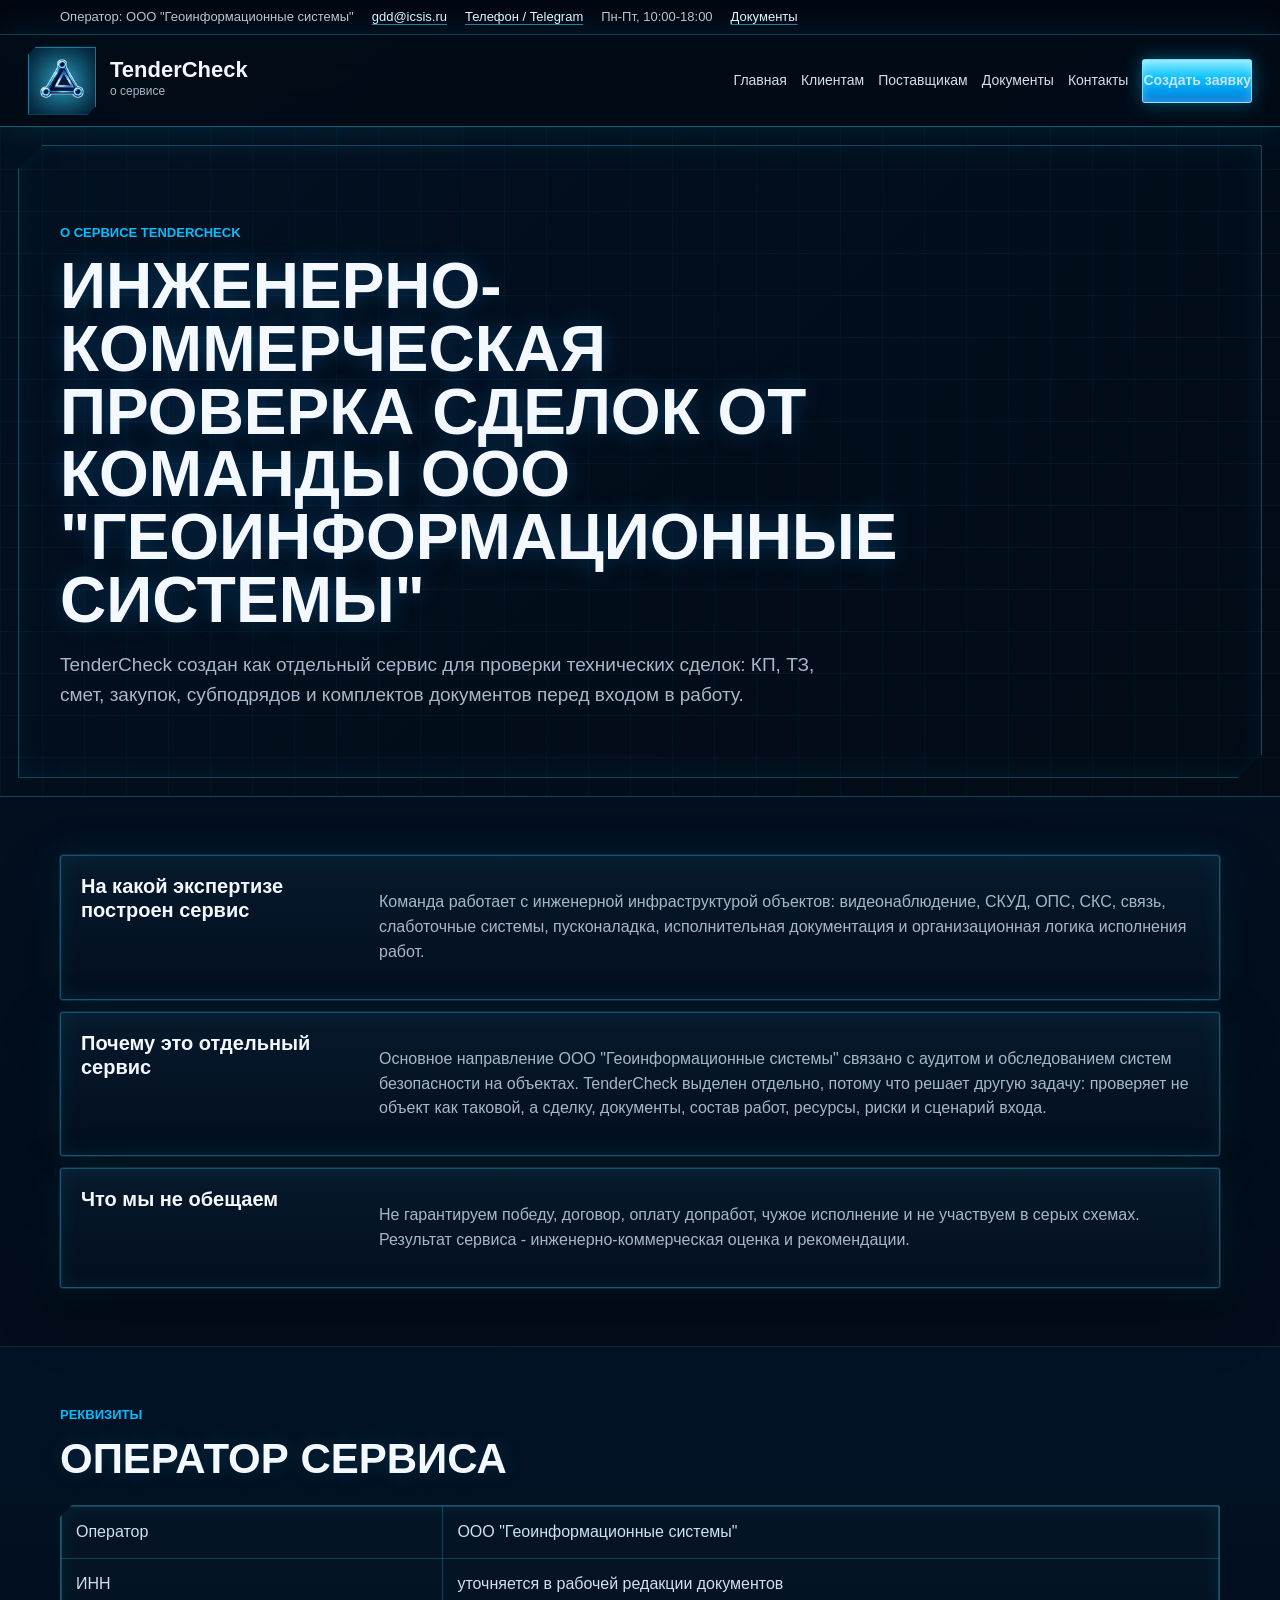
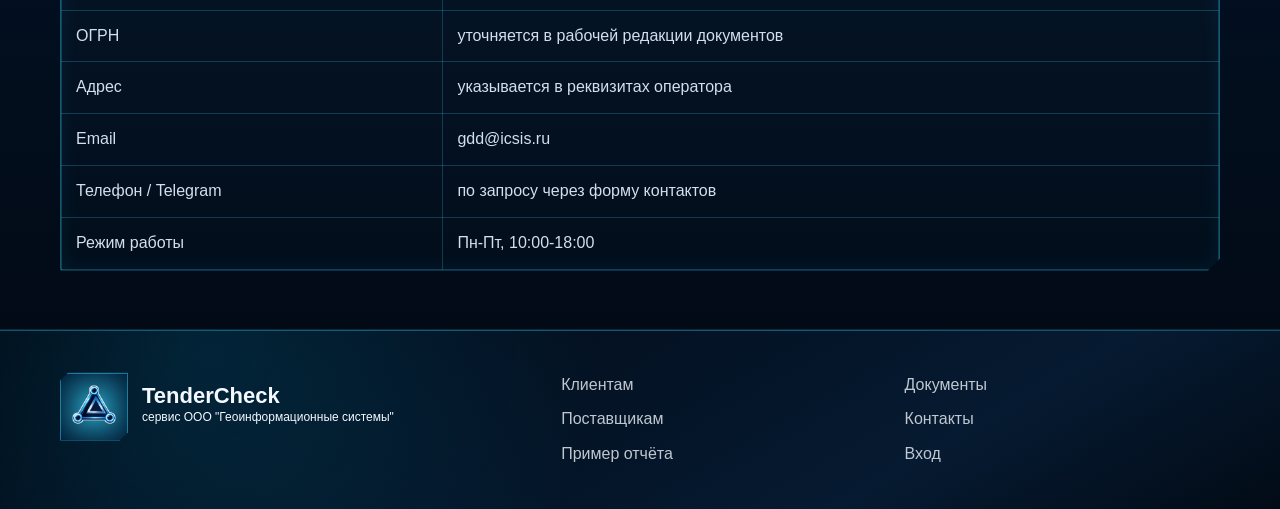
==== commit c2a13350: "Add files via upload" ====
--- a/about.html
+++ b/about.html
@@ -1,18 +1,55 @@
-<!doctype html>
+﻿<!doctype html>
 <html lang="ru">
 <head>
   <meta charset="utf-8">
   <meta name="viewport" content="width=device-width, initial-scale=1">
-  <title>О сервисе - TenderCheck</title>
+  <title>О сервисе TenderCheck</title>
   <link rel="stylesheet" href="assets/css/styles.css">
 </head>
 <body class="portal-body">
-  <header class="site-header"><a class="brand" href="index.html"><img src="assets/img/logo.png" alt=""><span><strong>TenderCheck</strong><small>о сервисе</small></span></a><button class="nav-toggle" type="button" aria-label="Открыть меню"><span></span><span></span><span></span></button><nav class="main-nav"><a href="index.html">Главная</a><a href="clients.html">Клиентам</a><a href="legal.html">Документы</a><a href="contacts.html">Контакты</a></nav></header>
+  <header class="portal-header">
+    <div class="service-bar"><div class="container service-bar-inner"><span>Оператор: ООО "Геоинформационные системы"</span><a href="mailto:gdd@icsis.ru">gdd@icsis.ru</a><a href="contacts.html">Телефон / Telegram</a><span>Пн-Пт, 10:00-18:00</span><a href="legal.html">Документы</a></div></div>
+    <div class="site-header"><a class="brand" href="index.html"><img src="assets/img/logo-clean.png" alt=""><span><strong>TenderCheck</strong><small>о сервисе</small></span></a><button class="nav-toggle" type="button" aria-label="Открыть меню"><span></span><span></span><span></span></button><nav class="main-nav"><a href="index.html">Главная</a><a href="clients.html">Клиентам</a><a href="suppliers.html">Поставщикам</a><a href="legal.html">Документы</a><a href="contacts.html">Контакты</a><a class="nav-cta" href="index.html#upload">Создать заявку</a></nav></div>
+  </header>
+
   <main>
-    <section class="page-hero portal-page-hero"><div class="container"><p class="eyebrow">О сервисе</p><h1>Инженерно-коммерческая проверка сделок</h1><p class="lead">TenderCheck создан командой, работающей с инженерными и слаботочными системами: видеонаблюдение, СКУД, ОПС, СКС, связь, ПНР, исполнительная документация и техническая инфраструктура объектов.</p></div></section>
-    <section class="section"><div class="container service-list"><article><h3>Кто оказывает услугу</h3><p>Сервис ООО "Геоинформационные системы" или выбранного оператора сервиса.</p></article><article><h3>Какие системы понимаем</h3><p>Видеонаблюдение, СКУД, ОПС, СКС, связь, инженерные и слаботочные системы.</p></article><article><h3>Что не обещаем</h3><p>Не гарантируем победу, договор, оплату допработ или исполнение третьими лицами.</p></article></div></section>
-    <section class="section muted"><div class="container"><h2>Реквизиты и контакты</h2><table class="service-table"><tbody><tr><td>Оператор</td><td>ООО "Геоинформационные системы"</td></tr><tr><td>Email</td><td>gdd@icsis.ru</td></tr><tr><td>Режим</td><td>Пн-Пт, 10:00-18:00</td></tr></tbody></table></div></section>
+    <section class="page-hero portal-page-hero">
+      <div class="container">
+        <p class="eyebrow">О сервисе TenderCheck</p>
+        <h1>Инженерно-коммерческая проверка сделок от команды ООО "Геоинформационные системы"</h1>
+        <p class="lead">TenderCheck создан как отдельный сервис для проверки технических сделок: КП, ТЗ, смет, закупок, субподрядов и комплектов документов перед входом в работу.</p>
+      </div>
+    </section>
+
+    <section class="section">
+      <div class="container service-list">
+        <article><h3>На какой экспертизе построен сервис</h3><p>Команда работает с инженерной инфраструктурой объектов: видеонаблюдение, СКУД, ОПС, СКС, связь, слаботочные системы, пусконаладка, исполнительная документация и организационная логика исполнения работ.</p></article>
+        <article><h3>Почему это отдельный сервис</h3><p>Основное направление ООО "Геоинформационные системы" связано с аудитом и обследованием систем безопасности на объектах. TenderCheck выделен отдельно, потому что решает другую задачу: проверяет не объект как таковой, а сделку, документы, состав работ, ресурсы, риски и сценарий входа.</p></article>
+        <article><h3>Что мы не обещаем</h3><p>Не гарантируем победу, договор, оплату допработ, чужое исполнение и не участвуем в серых схемах. Результат сервиса - инженерно-коммерческая оценка и рекомендации.</p></article>
+      </div>
+    </section>
+
+    <section class="section muted">
+      <div class="container">
+        <div class="section-heading"><p class="eyebrow">Реквизиты</p><h2>Оператор сервиса</h2></div>
+        <div class="service-table-wrap">
+          <table class="service-table">
+            <tbody>
+              <tr><td>Оператор</td><td>ООО "Геоинформационные системы"</td></tr>
+              <tr><td>ИНН</td><td>уточняется в рабочей редакции документов</td></tr>
+              <tr><td>ОГРН</td><td>уточняется в рабочей редакции документов</td></tr>
+              <tr><td>Адрес</td><td>указывается в реквизитах оператора</td></tr>
+              <tr><td>Email</td><td><a href="mailto:gdd@icsis.ru">gdd@icsis.ru</a></td></tr>
+              <tr><td>Телефон / Telegram</td><td>по запросу через форму контактов</td></tr>
+              <tr><td>Режим работы</td><td>Пн-Пт, 10:00-18:00</td></tr>
+            </tbody>
+          </table>
+        </div>
+      </div>
+    </section>
   </main>
+
+  <footer class="site-footer portal-footer"><div class="container footer-grid"><div><a class="brand footer-brand" href="index.html"><img src="assets/img/logo-clean.png" alt=""><span><strong>TenderCheck</strong><small>сервис ООО "Геоинформационные системы"</small></span></a></div><nav><a href="clients.html">Клиентам</a><a href="suppliers.html">Поставщикам</a><a href="report.html">Пример отчёта</a></nav><nav><a href="legal.html">Документы</a><a href="contacts.html">Контакты</a><a href="login.html">Вход</a></nav></div></footer>
   <script src="assets/js/app.js"></script>
 </body>
 </html>
--- a/assets/css/styles.css
+++ b/assets/css/styles.css
@@ -2277,3 +2277,665 @@
     border-bottom: 0;
   }
 }
+
+/* Final GIS corporate engineering portal layer. */
+:root {
+  --ink: #f4f8ff;
+  --graphite: #d2dfec;
+  --muted: #a8b7c8;
+  --line: rgba(0, 120, 215, 0.46);
+  --paper: #020b16;
+  --soft: #061426;
+  --navy: #030f1f;
+  --blue: #0078d7;
+  --cyan: #00bfff;
+  --glow: #38d8ff;
+  --panel: #071a2d;
+  --deep: #001b38;
+  --steel: #5d6f82;
+  --green: #2fe08a;
+  --yellow: #ffb83d;
+  --red: #ff4d5e;
+  --shadow: 0 0 0 1px rgba(56, 216, 255, .12), 0 24px 60px rgba(0, 0, 0, .44), 0 0 36px rgba(0, 191, 255, .12);
+  --radius: 4px;
+}
+
+html { background: var(--paper); }
+
+body,
+.portal-body,
+.auth-body,
+.app-body {
+  color: var(--ink);
+  font-family: Inter, "Segoe UI", Arial, sans-serif;
+  background:
+    radial-gradient(circle at 15% -10%, rgba(0, 191, 255, .18), transparent 34%),
+    radial-gradient(circle at 88% 8%, rgba(0, 120, 215, .16), transparent 30%),
+    linear-gradient(180deg, #020b16 0%, #030f1f 42%, #020914 100%);
+}
+
+body::before {
+  content: "";
+  display: block;
+  position: fixed;
+  inset: 0;
+  z-index: -1;
+  pointer-events: none;
+  background:
+    linear-gradient(rgba(56, 216, 255, .055) 1px, transparent 1px),
+    linear-gradient(90deg, rgba(56, 216, 255, .045) 1px, transparent 1px),
+    linear-gradient(135deg, transparent 0 47%, rgba(0, 120, 215, .12) 48% 49%, transparent 50%);
+  background-size: 54px 54px, 54px 54px, 320px 320px;
+  mask-image: linear-gradient(180deg, rgba(0,0,0,.9), rgba(0,0,0,.45) 58%, transparent 100%);
+}
+
+h1,
+h2,
+h3,
+.brand strong,
+.eyebrow {
+  font-family: "Roboto Condensed", "Oswald", "Arial Narrow", Arial, sans-serif;
+}
+
+h1,
+h2,
+h3,
+.portal-hero h1,
+.page-hero h1,
+.app-topbar h1,
+.auth-form h1,
+.brand strong,
+.brand small,
+.main-nav,
+.main-nav a {
+  color: var(--ink);
+}
+
+h1,
+h2 {
+  letter-spacing: .015em;
+  text-transform: uppercase;
+}
+
+h2 {
+  text-shadow: 0 0 22px rgba(56, 216, 255, .16);
+}
+
+.service-bar {
+  background: #010711;
+  border-bottom: 1px solid rgba(56, 216, 255, .24);
+  color: rgba(244, 248, 255, .78);
+}
+
+.service-bar a {
+  color: #dff8ff;
+  text-decoration-color: rgba(56, 216, 255, .58);
+}
+
+.site-header,
+.portal-header .site-header {
+  min-height: 92px;
+  background: rgba(2, 11, 22, .94);
+  border-bottom: 1px solid rgba(56, 216, 255, .38);
+  box-shadow: 0 0 34px rgba(0, 191, 255, .13);
+  backdrop-filter: blur(16px);
+}
+
+.brand {
+  gap: 14px;
+}
+
+.brand img {
+  width: 68px;
+  height: 68px;
+  padding: 6px;
+  object-fit: contain;
+  background: radial-gradient(circle, rgba(56,216,255,.18), rgba(0,27,56,.72));
+  border: 1px solid rgba(56, 216, 255, .44);
+  clip-path: polygon(8px 0, 100% 0, 100% calc(100% - 8px), calc(100% - 8px) 100%, 0 100%, 0 8px);
+  filter: drop-shadow(0 0 14px rgba(56, 216, 255, .9));
+}
+
+.brand strong {
+  font-size: 22px;
+  line-height: .95;
+  letter-spacing: .02em;
+}
+
+.brand small {
+  color: var(--muted);
+  font-size: 12px;
+}
+
+.main-nav {
+  gap: 14px;
+}
+
+.main-nav a {
+  position: relative;
+  padding: 8px 0;
+  color: var(--graphite);
+}
+
+.main-nav a:hover {
+  color: var(--cyan);
+  text-shadow: 0 0 12px rgba(56, 216, 255, .8);
+}
+
+.main-nav a:not(.nav-cta)::after {
+  content: "";
+  position: absolute;
+  left: 0;
+  right: 0;
+  bottom: 0;
+  height: 1px;
+  transform: scaleX(0);
+  transform-origin: left;
+  background: var(--cyan);
+  box-shadow: 0 0 10px rgba(56, 216, 255, .9);
+  transition: transform .18s ease;
+}
+
+.main-nav a:hover::after {
+  transform: scaleX(1);
+}
+
+.button,
+.nav-cta,
+.mobile-quick-cta {
+  border-radius: 3px;
+  text-transform: none;
+}
+
+.nav-cta,
+.button.primary,
+.mobile-quick-cta {
+  color: #061426;
+  background: linear-gradient(180deg, #88ebff 0%, #00bfff 46%, #0078d7 100%);
+  border-color: rgba(136, 235, 255, .82);
+  box-shadow: 0 0 18px rgba(0, 191, 255, .42), inset 0 0 10px rgba(255, 255, 255, .28);
+}
+
+.button.secondary {
+  color: var(--ink);
+  background: rgba(7, 26, 45, .72);
+  border-color: rgba(56, 216, 255, .5);
+  box-shadow: inset 0 0 18px rgba(56, 216, 255, .08);
+}
+
+.portal-hero,
+.page-hero,
+.portal-page-hero {
+  position: relative;
+  background:
+    linear-gradient(135deg, rgba(3, 15, 31, .96), rgba(2, 11, 22, .96)),
+    radial-gradient(circle at 18% 10%, rgba(0, 191, 255, .16), transparent 34%);
+  border-bottom: 1px solid rgba(56, 216, 255, .28);
+  overflow: hidden;
+}
+
+.portal-hero::before,
+.page-hero::before {
+  content: "";
+  position: absolute;
+  inset: 18px;
+  pointer-events: none;
+  border: 1px solid rgba(56, 216, 255, .28);
+  clip-path: polygon(24px 0, 100% 0, 100% calc(100% - 24px), calc(100% - 24px) 100%, 0 100%, 0 24px);
+  box-shadow: inset 0 0 28px rgba(0, 191, 255, .08);
+}
+
+.portal-hero::after,
+.page-hero::after {
+  content: "";
+  position: absolute;
+  inset: 0;
+  pointer-events: none;
+  background:
+    linear-gradient(rgba(56, 216, 255, .06) 1px, transparent 1px),
+    linear-gradient(90deg, rgba(56, 216, 255, .045) 1px, transparent 1px);
+  background-size: 42px 42px;
+  opacity: .8;
+}
+
+.portal-hero > .container,
+.page-hero > .container {
+  position: relative;
+  z-index: 1;
+}
+
+.portal-hero {
+  padding: 72px 0 58px;
+}
+
+.portal-hero-grid {
+  grid-template-columns: minmax(0, 1fr) minmax(360px, 460px);
+  align-items: stretch;
+}
+
+.hero-brand-panel {
+  display: inline-flex;
+  align-items: center;
+  gap: 16px;
+  margin-bottom: 24px;
+  padding: 14px 18px;
+  background: linear-gradient(180deg, rgba(7, 26, 45, .86), rgba(1, 15, 31, .9));
+  border: 1px solid rgba(56, 216, 255, .42);
+  clip-path: polygon(14px 0, 100% 0, 100% calc(100% - 14px), calc(100% - 14px) 100%, 0 100%, 0 14px);
+  box-shadow: var(--shadow);
+}
+
+.hero-brand-panel img {
+  width: 112px;
+  height: 112px;
+  object-fit: contain;
+  filter: drop-shadow(0 0 18px rgba(56, 216, 255, .9));
+}
+
+.hero-brand-panel strong,
+.hero-brand-panel span {
+  display: block;
+}
+
+.hero-brand-panel strong {
+  color: #f4f8ff;
+  font-weight: 800;
+}
+
+.hero-brand-panel span {
+  color: var(--muted);
+  margin-top: 4px;
+}
+
+.portal-hero h1 {
+  color: #f8fbff;
+  font-size: clamp(42px, 5.2vw, 78px);
+  line-height: .96;
+  text-shadow: 0 0 28px rgba(56, 216, 255, .22);
+}
+
+.portal-hero .lead,
+.page-hero .lead,
+.section-copy,
+.service-list p,
+.feature-card p,
+.price-card p,
+.case-card p,
+.app-panel p,
+.legal-content p,
+.timeline p,
+.deliverable-list p,
+.file-input small {
+  color: var(--muted);
+}
+
+.eyebrow,
+.hero .eyebrow,
+.main-nav a.active {
+  color: var(--cyan);
+  letter-spacing: .08em;
+  text-transform: uppercase;
+}
+
+.summary-panel,
+.interface-preview,
+.service-table-wrap,
+.portal-tile-grid span,
+.portal-tile-grid a,
+.service-list article,
+.artifact-grid article,
+.faq-grid article,
+.wizard-step,
+.feature-card,
+.price-card,
+.app-panel,
+.metric-grid article,
+.case-card,
+.upload-form,
+.auth-panel,
+.legal-nav,
+.legal-content article,
+.panel.light,
+.timeline article,
+.accordion-item,
+.matrix-table-wrap {
+  position: relative;
+  color: var(--ink);
+  background: linear-gradient(180deg, rgba(7, 26, 45, .96), rgba(3, 15, 31, .97));
+  border: 1px solid rgba(56, 216, 255, .34);
+  border-radius: 3px;
+  box-shadow: var(--shadow);
+}
+
+.summary-panel,
+.service-table-wrap,
+.upload-form,
+.auth-panel,
+.app-panel {
+  clip-path: polygon(12px 0, 100% 0, 100% calc(100% - 12px), calc(100% - 12px) 100%, 0 100%, 0 12px);
+}
+
+.summary-panel::before,
+.interface-preview::before,
+.service-table-wrap::before,
+.portal-tile-grid span::before,
+.portal-tile-grid a::before,
+.service-list article::before,
+.feature-card::before,
+.price-card::before,
+.upload-form::before,
+.auth-panel::before,
+.app-panel::before,
+.legal-content article::before {
+  content: "";
+  display: block;
+  position: absolute;
+  inset: 0;
+  pointer-events: none;
+  border-radius: inherit;
+  box-shadow: inset 0 0 22px rgba(56, 216, 255, .08);
+}
+
+.summary-head,
+.preview-toolbar {
+  border-bottom-color: rgba(56, 216, 255, .24);
+}
+
+.summary-metrics div,
+.preview-sidebar span,
+.service-marks span,
+.mini-matrix-list span,
+.regulation-list li,
+.refusal-grid li {
+  color: var(--graphite);
+  background: rgba(1, 27, 56, .62);
+  border: 1px solid rgba(56, 216, 255, .26);
+}
+
+.summary-metrics strong,
+.metric-grid strong,
+.price-card strong,
+.readiness strong,
+.card-index {
+  color: var(--cyan);
+  text-shadow: 0 0 18px rgba(56, 216, 255, .55);
+}
+
+.direction-strip {
+  background: rgba(1, 7, 17, .92);
+  border-bottom: 1px solid rgba(56, 216, 255, .26);
+}
+
+.direction-strip a {
+  color: var(--graphite);
+  background: rgba(7, 26, 45, .86);
+  border-color: rgba(56, 216, 255, .28);
+}
+
+.direction-strip a:hover,
+.portal-tile-grid a:hover {
+  color: var(--cyan);
+  border-color: rgba(56, 216, 255, .64);
+  box-shadow: 0 0 18px rgba(56, 216, 255, .14);
+}
+
+.section {
+  background: transparent;
+}
+
+.section.muted {
+  background: linear-gradient(180deg, rgba(1, 27, 56, .42), rgba(2, 11, 22, .4));
+  border-top: 1px solid rgba(56, 216, 255, .12);
+  border-bottom: 1px solid rgba(56, 216, 255, .12);
+}
+
+.service-table {
+  color: var(--graphite);
+  background: transparent;
+}
+
+.service-table th,
+.service-table td {
+  border-color: rgba(56, 216, 255, .22);
+}
+
+.service-table th {
+  color: #e8f7ff;
+  background: rgba(0, 27, 56, .82);
+}
+
+.service-table td {
+  background: rgba(2, 11, 22, .28);
+}
+
+.preview-sidebar,
+.panel.dark,
+.upload-section,
+.portal-upload,
+.site-footer,
+.app-sidebar {
+  background:
+    radial-gradient(circle at 16% 10%, rgba(0, 191, 255, .14), transparent 36%),
+    linear-gradient(150deg, #010711, #061a31 72%, #020b16);
+  color: #f4f8ff;
+  border-color: rgba(56, 216, 255, .28);
+}
+
+.site-footer {
+  border-top: 1px solid rgba(56, 216, 255, .32);
+}
+
+.site-footer,
+.site-footer p,
+.site-footer a {
+  color: rgba(244, 248, 255, .78);
+}
+
+.site-footer .brand strong,
+.site-footer .brand small {
+  color: #f4f8ff;
+}
+
+.status.green {
+  color: #9fffd0;
+  background: rgba(47, 224, 138, .12);
+  border-color: rgba(47, 224, 138, .44);
+}
+
+.status.yellow {
+  color: #ffd680;
+  background: rgba(255, 184, 61, .12);
+  border-color: rgba(255, 184, 61, .44);
+}
+
+.status.red {
+  color: #ff9ca7;
+  background: rgba(255, 77, 94, .12);
+  border-color: rgba(255, 77, 94, .44);
+}
+
+.green { background: rgba(47, 224, 138, .16); }
+.yellow { background: rgba(255, 184, 61, .16); }
+.red { background: rgba(255, 77, 94, .16); }
+.gray { background: rgba(124, 135, 148, .4); }
+
+.dash-list li,
+.check-list li,
+.price-card ul,
+.roadmap,
+.upload-form label,
+.auth-form label,
+.legal-nav a,
+.proof-row span {
+  color: var(--graphite);
+}
+
+.check-list li::before {
+  background: var(--cyan);
+  box-shadow: 0 0 12px rgba(56, 216, 255, .9);
+}
+
+input,
+select,
+textarea {
+  color: var(--ink);
+  background: rgba(2, 11, 22, .82);
+  border-color: rgba(56, 216, 255, .32);
+  box-shadow: inset 0 0 16px rgba(0, 191, 255, .08);
+}
+
+input::placeholder,
+textarea::placeholder {
+  color: rgba(168, 183, 200, .58);
+}
+
+.upload-section input,
+.upload-section select,
+.upload-section textarea {
+  color: var(--ink);
+  background: rgba(2, 11, 22, .82);
+}
+
+.file-input {
+  background: rgba(2, 11, 22, .52);
+  border-color: rgba(56, 216, 255, .46);
+}
+
+.file-input span,
+code {
+  color: var(--cyan);
+}
+
+.disclaimer,
+.note-box {
+  color: #dff8ff;
+  background: rgba(0, 120, 215, .14);
+  border: 1px solid rgba(56, 216, 255, .38);
+  box-shadow: inset 0 0 22px rgba(56, 216, 255, .08);
+}
+
+.auth-tabs {
+  background: rgba(1, 7, 17, .92);
+  border: 1px solid rgba(56, 216, 255, .26);
+}
+
+.auth-tabs button {
+  color: var(--muted);
+}
+
+.auth-tabs button.active,
+.app-sidebar nav a.active,
+.app-sidebar nav a:hover,
+.app-nav a.active,
+.filter-row button.active {
+  color: #061426;
+  background: linear-gradient(180deg, #88ebff, #00bfff);
+  box-shadow: 0 0 18px rgba(0, 191, 255, .25);
+}
+
+.legal-warning {
+  border-color: rgba(255, 77, 94, .48) !important;
+  background: linear-gradient(180deg, rgba(70, 18, 32, .9), rgba(24, 8, 18, .95)) !important;
+}
+
+@media (max-width: 1040px) {
+  .site-header,
+  .portal-header .site-header {
+    min-height: 76px;
+  }
+
+  .brand img {
+    width: 52px;
+    height: 52px;
+  }
+
+  .main-nav {
+    background: rgba(2, 11, 22, .98);
+    border-color: rgba(56, 216, 255, .38);
+  }
+}
+
+@media (max-width: 767px) {
+  .brand img {
+    width: 46px;
+    height: 46px;
+  }
+
+  .portal-hero {
+    padding: 34px 0 30px;
+  }
+
+  .portal-hero-grid,
+  .service-marks {
+    grid-template-columns: 1fr;
+  }
+
+  .portal-hero h1 {
+    font-size: 34px;
+  }
+
+  .hero-brand-panel {
+    display: grid;
+    grid-template-columns: 86px 1fr;
+    padding: 12px;
+  }
+
+  .hero-brand-panel img {
+    width: 86px;
+    height: 86px;
+  }
+
+  .summary-panel {
+    display: none;
+  }
+
+  .direction-strip-inner {
+    flex-wrap: nowrap;
+    overflow-x: auto;
+    padding-bottom: 14px;
+  }
+
+  .direction-strip a {
+    flex: 0 0 auto;
+  }
+
+  .portal-body .service-table tr,
+  .mobile-card-table tr {
+    background: rgba(7, 26, 45, .92);
+    border-color: rgba(56, 216, 255, .28);
+  }
+}
+
+/* Typography lock: predictable sizes across viewports. */
+h1,
+h2,
+h3,
+.eyebrow,
+.brand strong,
+.portal-hero h1,
+.page-hero h1,
+.hero-content h1 {
+  letter-spacing: 0;
+}
+
+.portal-hero h1,
+.page-hero h1,
+.hero-content h1 {
+  font-size: 64px;
+}
+
+h2 {
+  font-size: 42px;
+}
+
+@media (max-width: 767px) {
+  .portal-hero h1,
+  .page-hero h1,
+  .hero-content h1 {
+    font-size: 36px;
+  }
+
+  h2 {
+    font-size: 30px;
+  }
+}
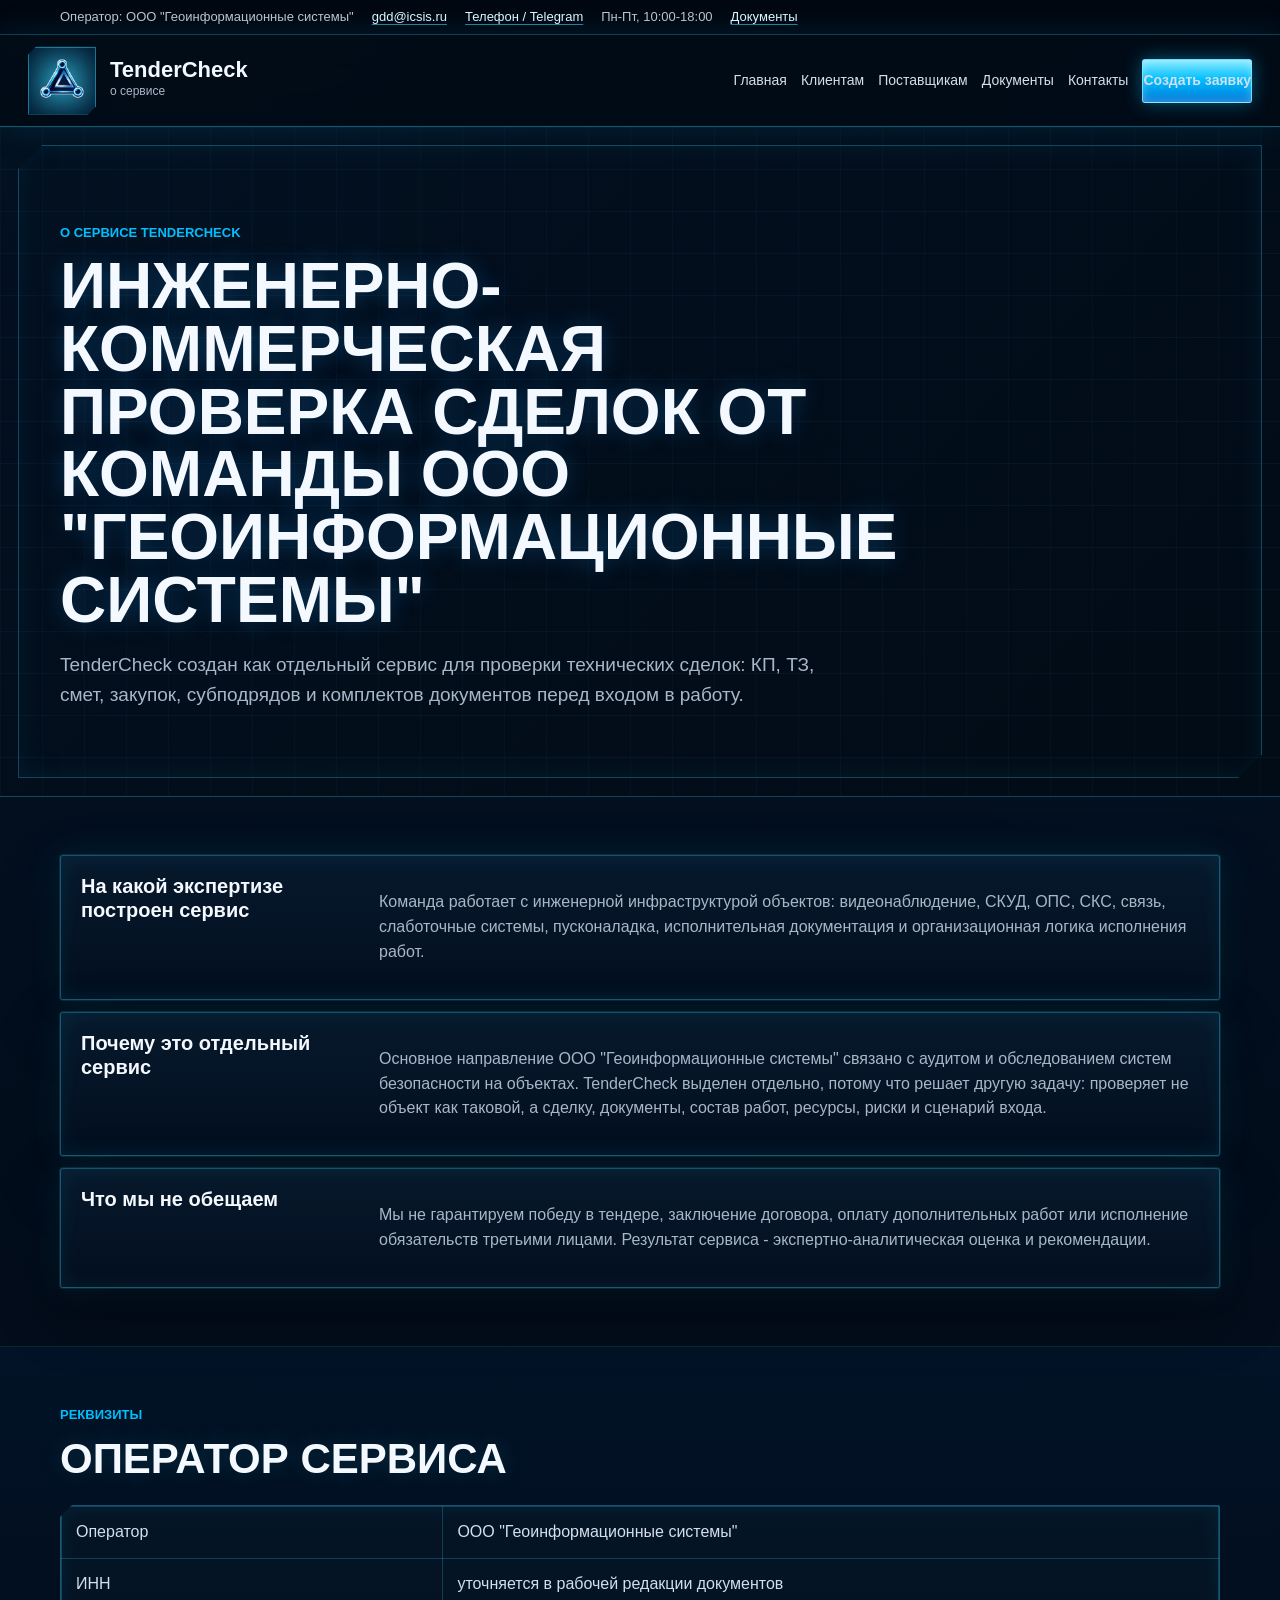
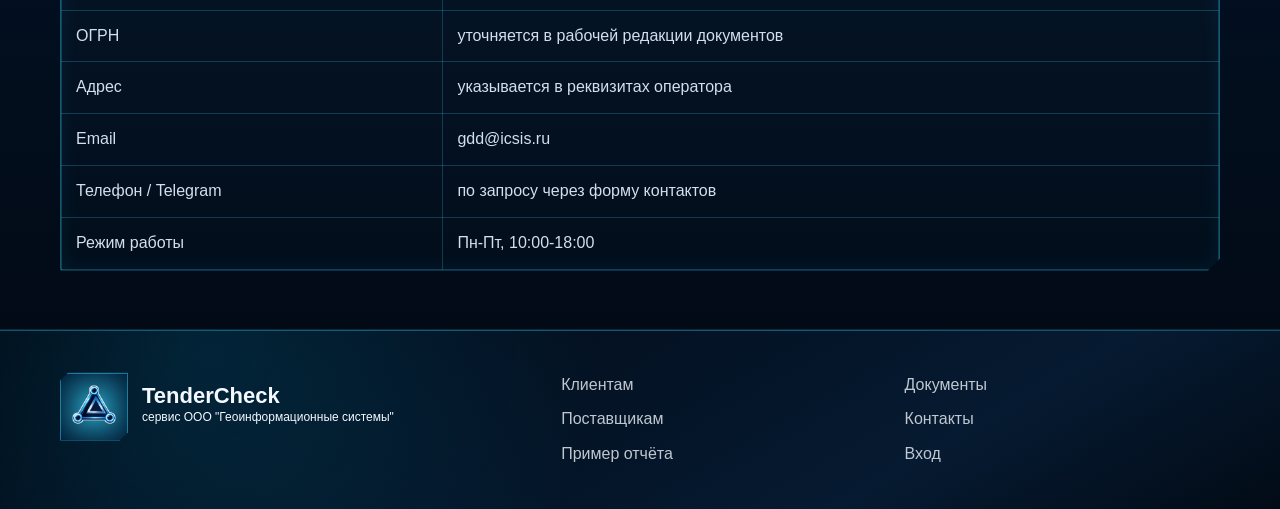
==== commit b889764a: "Add files via upload" ====
--- a/about.html
+++ b/about.html
@@ -1,4 +1,4 @@
-﻿<!doctype html>
+<!doctype html>
 <html lang="ru">
 <head>
   <meta charset="utf-8">
@@ -25,7 +25,7 @@
       <div class="container service-list">
         <article><h3>На какой экспертизе построен сервис</h3><p>Команда работает с инженерной инфраструктурой объектов: видеонаблюдение, СКУД, ОПС, СКС, связь, слаботочные системы, пусконаладка, исполнительная документация и организационная логика исполнения работ.</p></article>
         <article><h3>Почему это отдельный сервис</h3><p>Основное направление ООО "Геоинформационные системы" связано с аудитом и обследованием систем безопасности на объектах. TenderCheck выделен отдельно, потому что решает другую задачу: проверяет не объект как таковой, а сделку, документы, состав работ, ресурсы, риски и сценарий входа.</p></article>
-        <article><h3>Что мы не обещаем</h3><p>Не гарантируем победу, договор, оплату допработ, чужое исполнение и не участвуем в серых схемах. Результат сервиса - инженерно-коммерческая оценка и рекомендации.</p></article>
+        <article><h3>Что мы не обещаем</h3><p>Мы не гарантируем победу в тендере, заключение договора, оплату дополнительных работ или исполнение обязательств третьими лицами. Результат сервиса - экспертно-аналитическая оценка и рекомендации.</p></article>
       </div>
     </section>
 
--- a/assets/css/styles.css
+++ b/assets/css/styles.css
@@ -420,9 +420,14 @@
   margin-top: 24px;
 }
 
+.legend strong {
+  flex: 1 0 100%;
+}
+
 .legend span {
   display: inline-flex;
-  align-items: center;
+  align-items: flex-start;
+  flex: 1 1 260px;
   gap: 7px;
   color: var(--muted);
   font-weight: 700;
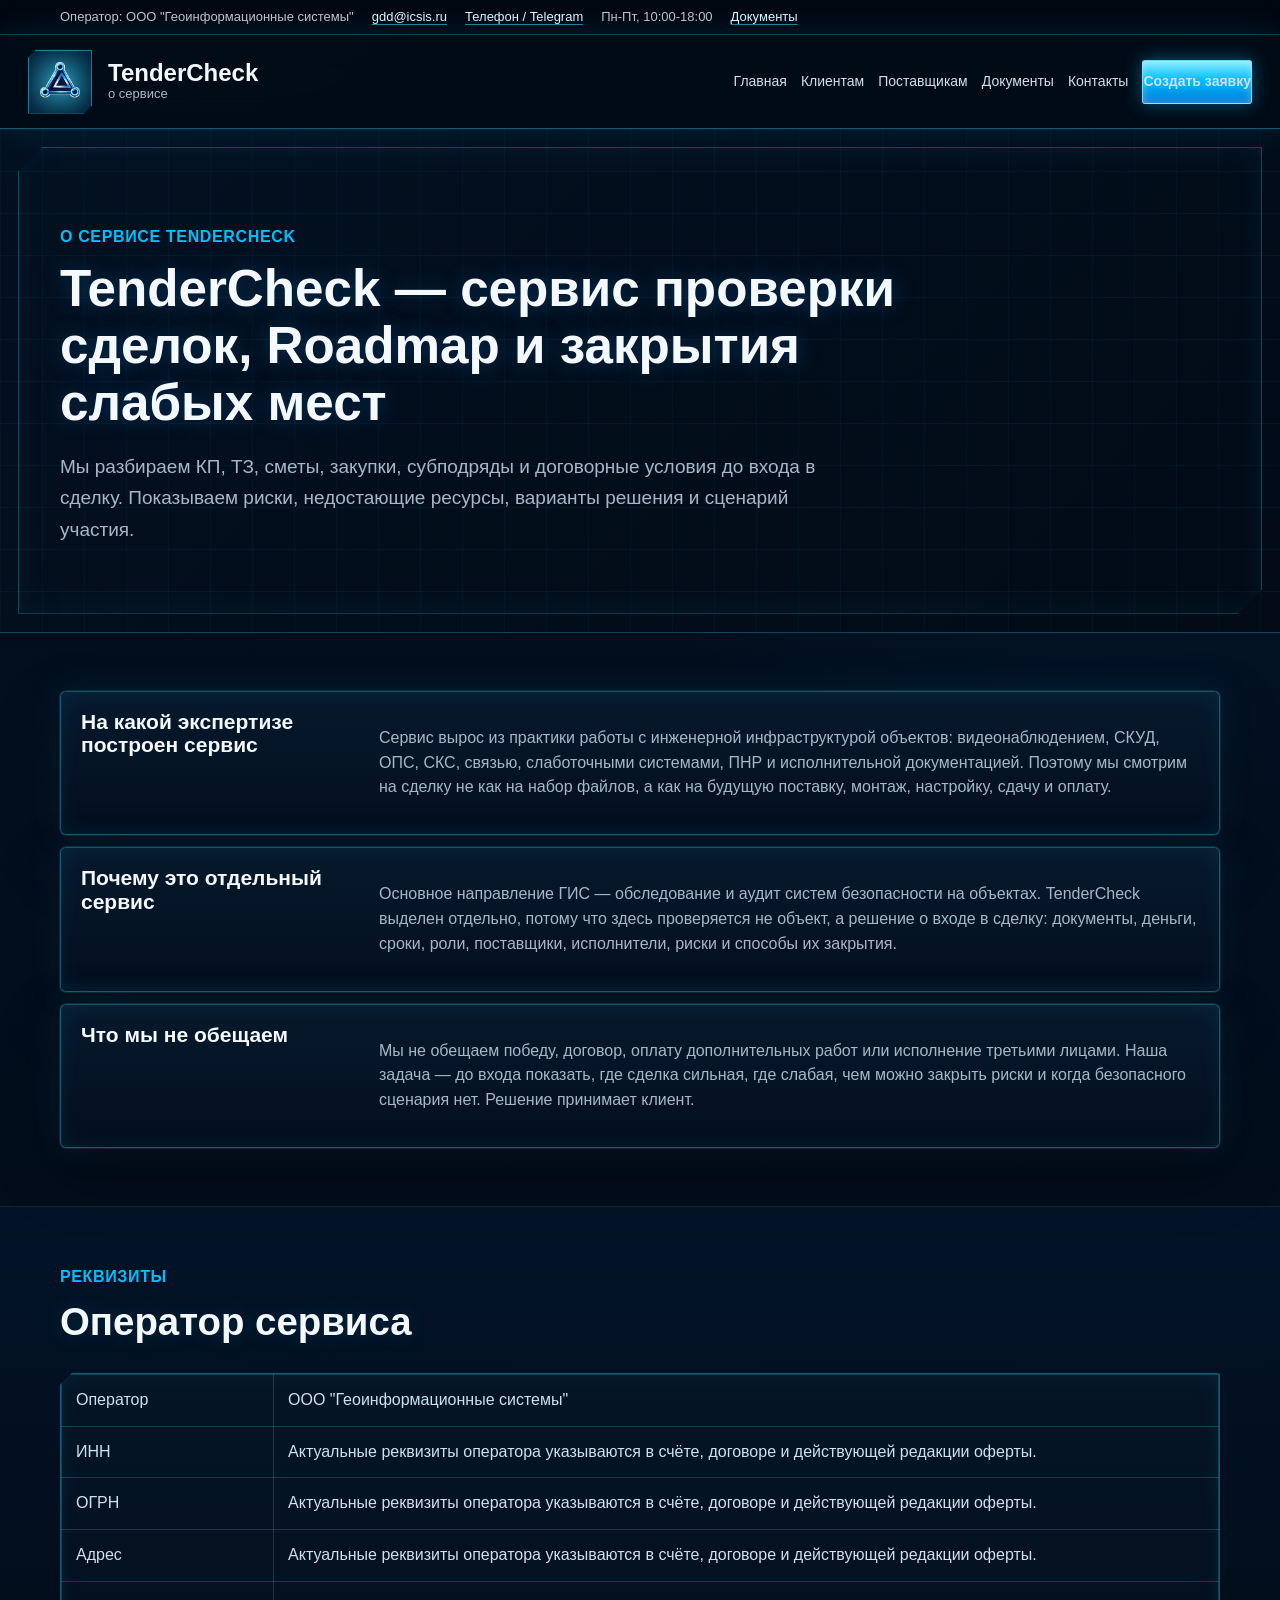
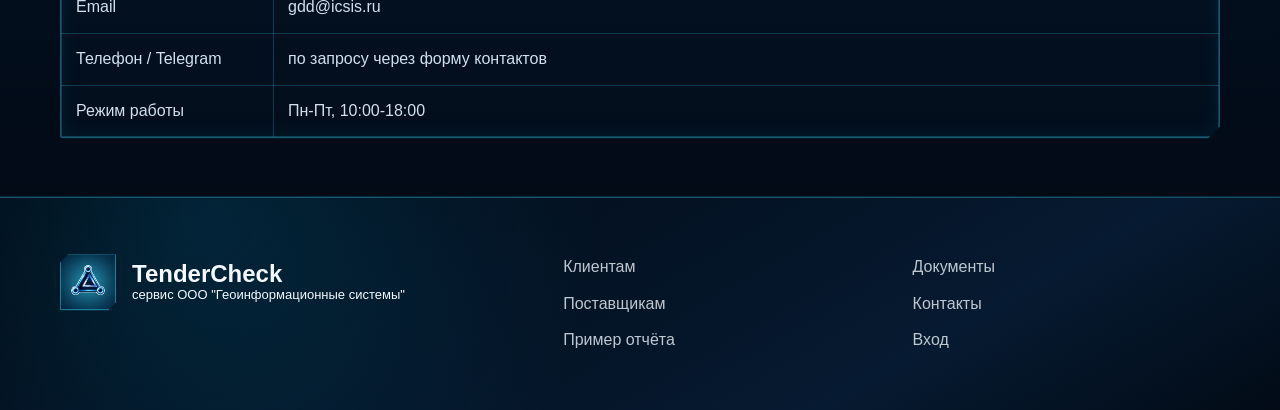
==== commit 0fc564e2: "Add files via upload" ====
--- a/about.html
+++ b/about.html
@@ -16,16 +16,16 @@
     <section class="page-hero portal-page-hero">
       <div class="container">
         <p class="eyebrow">О сервисе TenderCheck</p>
-        <h1>Инженерно-коммерческая проверка сделок от команды ООО "Геоинформационные системы"</h1>
-        <p class="lead">TenderCheck создан как отдельный сервис для проверки технических сделок: КП, ТЗ, смет, закупок, субподрядов и комплектов документов перед входом в работу.</p>
+        <h1>TenderCheck — сервис проверки сделок, Roadmap и закрытия слабых мест</h1>
+        <p class="lead">Мы разбираем КП, ТЗ, сметы, закупки, субподряды и договорные условия до входа в сделку. Показываем риски, недостающие ресурсы, варианты решения и сценарий участия.</p>
       </div>
     </section>
 
     <section class="section">
       <div class="container service-list">
-        <article><h3>На какой экспертизе построен сервис</h3><p>Команда работает с инженерной инфраструктурой объектов: видеонаблюдение, СКУД, ОПС, СКС, связь, слаботочные системы, пусконаладка, исполнительная документация и организационная логика исполнения работ.</p></article>
-        <article><h3>Почему это отдельный сервис</h3><p>Основное направление ООО "Геоинформационные системы" связано с аудитом и обследованием систем безопасности на объектах. TenderCheck выделен отдельно, потому что решает другую задачу: проверяет не объект как таковой, а сделку, документы, состав работ, ресурсы, риски и сценарий входа.</p></article>
-        <article><h3>Что мы не обещаем</h3><p>Мы не гарантируем победу в тендере, заключение договора, оплату дополнительных работ или исполнение обязательств третьими лицами. Результат сервиса - экспертно-аналитическая оценка и рекомендации.</p></article>
+        <article><h3>На какой экспертизе построен сервис</h3><p>Сервис вырос из практики работы с инженерной инфраструктурой объектов: видеонаблюдением, СКУД, ОПС, СКС, связью, слаботочными системами, ПНР и исполнительной документацией. Поэтому мы смотрим на сделку не как на набор файлов, а как на будущую поставку, монтаж, настройку, сдачу и оплату.</p></article>
+        <article><h3>Почему это отдельный сервис</h3><p>Основное направление ГИС — обследование и аудит систем безопасности на объектах. TenderCheck выделен отдельно, потому что здесь проверяется не объект, а решение о входе в сделку: документы, деньги, сроки, роли, поставщики, исполнители, риски и способы их закрытия.</p></article>
+        <article><h3>Что мы не обещаем</h3><p>Мы не обещаем победу, договор, оплату дополнительных работ или исполнение третьими лицами. Наша задача — до входа показать, где сделка сильная, где слабая, чем можно закрыть риски и когда безопасного сценария нет. Решение принимает клиент.</p></article>
       </div>
     </section>
 
@@ -36,9 +36,9 @@
           <table class="service-table">
             <tbody>
               <tr><td>Оператор</td><td>ООО "Геоинформационные системы"</td></tr>
-              <tr><td>ИНН</td><td>уточняется в рабочей редакции документов</td></tr>
-              <tr><td>ОГРН</td><td>уточняется в рабочей редакции документов</td></tr>
-              <tr><td>Адрес</td><td>указывается в реквизитах оператора</td></tr>
+              <tr><td>ИНН</td><td>Актуальные реквизиты оператора указываются в счёте, договоре и действующей редакции оферты.</td></tr>
+              <tr><td>ОГРН</td><td>Актуальные реквизиты оператора указываются в счёте, договоре и действующей редакции оферты.</td></tr>
+              <tr><td>Адрес</td><td>Актуальные реквизиты оператора указываются в счёте, договоре и действующей редакции оферты.</td></tr>
               <tr><td>Email</td><td><a href="mailto:gdd@icsis.ru">gdd@icsis.ru</a></td></tr>
               <tr><td>Телефон / Telegram</td><td>по запросу через форму контактов</td></tr>
               <tr><td>Режим работы</td><td>Пн-Пт, 10:00-18:00</td></tr>
--- a/assets/css/styles.css
+++ b/assets/css/styles.css
@@ -2944,3 +2944,777 @@
     font-size: 30px;
   }
 }
+
+/* TenderCheck homepage refinement: denser brand, cleaner hero, stricter service tone. */
+.portal-header .site-header,
+.site-header {
+  min-height: 94px;
+  padding-top: 10px;
+  padding-bottom: 10px;
+}
+
+.brand {
+  gap: 16px;
+}
+
+.brand img {
+  width: 64px;
+  height: 64px;
+}
+
+.brand strong {
+  font-size: 24px;
+  line-height: 1;
+}
+
+.brand small {
+  font-size: 13px;
+  line-height: 1.25;
+}
+
+.eyebrow,
+.hero .eyebrow,
+.portal-upload .eyebrow,
+.upload-section .eyebrow {
+  color: var(--cyan);
+  font-size: 16px;
+  font-weight: 900;
+  letter-spacing: .04em;
+}
+
+.portal-hero {
+  position: relative;
+  overflow: hidden;
+}
+
+.portal-hero::after {
+  content: "";
+  position: absolute;
+  inset: 0;
+  pointer-events: none;
+  background:
+    linear-gradient(135deg, transparent 0 42%, rgba(56, 216, 255, .22) 42.1%, transparent 42.4%),
+    linear-gradient(90deg, transparent 0 78%, rgba(56, 216, 255, .16) 78.1%, transparent 78.35%),
+    linear-gradient(180deg, transparent 0 20%, rgba(56, 216, 255, .16) 20.1%, transparent 20.35%);
+  opacity: .42;
+}
+
+.portal-hero-grid {
+  position: relative;
+  z-index: 1;
+  grid-template-columns: minmax(0, 920px);
+  justify-content: start;
+}
+
+.portal-hero-copy {
+  max-width: 920px;
+}
+
+.hero-brand-panel {
+  min-height: 132px;
+  padding: 18px 24px;
+  gap: 20px;
+}
+
+.hero-brand-panel img {
+  width: 136px;
+  height: 136px;
+}
+
+.hero-brand-panel strong {
+  font-size: 20px;
+}
+
+.hero-brand-panel span {
+  font-size: 15px;
+}
+
+.portal-hero .eyebrow {
+  font-size: 18px;
+}
+
+.price-card.featured {
+  position: relative;
+  color: var(--ink);
+  border-color: rgba(56, 216, 255, .86);
+  background:
+    radial-gradient(circle at 18% 0%, rgba(56, 216, 255, .18), transparent 44%),
+    linear-gradient(180deg, rgba(6, 24, 44, .98), rgba(4, 15, 29, .96));
+  box-shadow: 0 0 0 1px rgba(56, 216, 255, .2), 0 22px 54px rgba(0, 191, 255, .16);
+}
+
+.price-card.featured h3,
+.price-card.featured p,
+.price-card.featured b {
+  color: var(--ink);
+}
+
+.tariff-badge {
+  display: inline-flex;
+  margin-bottom: 14px;
+  padding: 7px 10px;
+  border: 1px solid rgba(56, 216, 255, .5);
+  color: var(--cyan);
+  background: rgba(56, 216, 255, .1);
+  font-size: 13px;
+  font-weight: 900;
+}
+
+.cabinet-note {
+  margin-top: 14px;
+}
+
+.footer-grid {
+  gap: 42px;
+}
+
+.site-footer {
+  padding: 56px 0;
+  font-size: 16px;
+}
+
+.site-footer p,
+.site-footer a,
+.site-footer span {
+  font-size: 16px;
+  line-height: 1.65;
+}
+
+.site-footer nav strong {
+  color: #f4f8ff;
+  font-size: 18px;
+  font-weight: 900;
+}
+
+.footer-disclaimer {
+  margin-top: 14px;
+  color: rgba(244, 248, 255, .68);
+}
+
+@media (max-width: 1040px) {
+  .portal-header .site-header,
+  .site-header {
+    min-height: 82px;
+  }
+
+  .brand img {
+    width: 54px;
+    height: 54px;
+  }
+}
+
+@media (max-width: 767px) {
+  .portal-header .site-header,
+  .site-header {
+    min-height: 68px;
+    padding-top: 8px;
+    padding-bottom: 8px;
+  }
+
+  .brand {
+    gap: 10px;
+  }
+
+  .brand img {
+    width: 46px;
+    height: 46px;
+  }
+
+  .brand strong {
+    font-size: 20px;
+  }
+
+  .brand small {
+    display: none;
+  }
+
+  .hero-brand-panel {
+    grid-template-columns: 92px 1fr;
+    min-height: auto;
+    padding: 14px;
+  }
+
+  .hero-brand-panel img {
+    width: 92px;
+    height: 92px;
+  }
+
+  .hero-brand-panel strong {
+    font-size: 17px;
+  }
+
+  .hero-brand-panel span {
+    font-size: 13px;
+  }
+
+  .portal-hero .eyebrow,
+  .eyebrow {
+    font-size: 15px;
+  }
+
+  .site-footer {
+    padding: 42px 0;
+  }
+}
+
+/* Hero service panel: functional right column, no synthetic metrics. */
+.portal-hero-grid {
+  grid-template-columns: minmax(0, 1fr) minmax(360px, 430px);
+  align-items: center;
+  gap: 44px;
+}
+
+.portal-hero-copy {
+  max-width: 820px;
+}
+
+.hero-check-panel {
+  position: relative;
+  align-self: center;
+  width: 100%;
+  padding: 26px 24px 22px;
+  color: #f4f8ff;
+  border: 1px solid #0078d7;
+  background:
+    linear-gradient(135deg, rgba(0, 120, 215, .18), transparent 24%),
+    linear-gradient(180deg, #061b2e, #031426);
+  box-shadow:
+    0 0 0 1px rgba(56, 216, 255, .14) inset,
+    0 0 28px rgba(0, 191, 255, .22),
+    0 22px 58px rgba(0, 0, 0, .34);
+  overflow: hidden;
+}
+
+.hero-check-panel::before,
+.hero-check-panel::after {
+  content: "";
+  position: absolute;
+  width: 46px;
+  height: 46px;
+  pointer-events: none;
+}
+
+.hero-check-panel::before {
+  top: -1px;
+  left: -1px;
+  border-top: 3px solid var(--cyan);
+  border-left: 3px solid var(--cyan);
+  clip-path: polygon(0 0, 100% 0, 0 100%);
+}
+
+.hero-check-panel::after {
+  right: -1px;
+  bottom: -1px;
+  border-right: 3px solid var(--cyan);
+  border-bottom: 3px solid var(--cyan);
+  clip-path: polygon(100% 0, 100% 100%, 0 100%);
+}
+
+.hero-check-panel h2 {
+  margin: 0 0 18px;
+  color: #f4f8ff;
+  font-size: 28px;
+}
+
+.hero-check-panel ol {
+  display: grid;
+  gap: 0;
+  margin: 0;
+  padding: 0;
+  list-style: none;
+  border-top: 1px solid rgba(56, 216, 255, .24);
+}
+
+.hero-check-panel li {
+  display: grid;
+  grid-template-columns: 58px 1fr;
+  align-items: center;
+  min-height: 50px;
+  padding: 10px 0;
+  border-bottom: 1px solid rgba(56, 216, 255, .22);
+  color: rgba(244, 248, 255, .88);
+  font-weight: 800;
+}
+
+.hero-check-panel li span {
+  color: var(--cyan);
+  font-size: 25px;
+  font-weight: 900;
+  text-shadow: 0 0 14px rgba(56, 216, 255, .58);
+}
+
+.hero-check-panel p {
+  margin: 18px 0 0;
+  padding-top: 16px;
+  color: rgba(244, 248, 255, .72);
+  border-top: 1px solid rgba(0, 120, 215, .42);
+  line-height: 1.55;
+}
+
+@media (max-width: 1040px) {
+  .portal-hero-grid {
+    grid-template-columns: minmax(0, 1fr) minmax(330px, 380px);
+    gap: 28px;
+  }
+
+  .hero-check-panel {
+    padding: 22px 20px 20px;
+  }
+}
+
+@media (max-width: 767px) {
+  .portal-hero-grid {
+    grid-template-columns: 1fr;
+  }
+
+  .hero-check-panel {
+    margin-top: 8px;
+    padding: 18px 16px 16px;
+  }
+
+  .hero-check-panel h2 {
+    font-size: 23px;
+  }
+
+  .hero-check-panel li {
+    grid-template-columns: 48px 1fr;
+    min-height: 44px;
+    font-size: 14px;
+  }
+
+  .hero-check-panel li span {
+    font-size: 21px;
+  }
+}
+
+/* Align the right hero panel with the full height of the left hero content. */
+.portal-hero-grid {
+  align-items: stretch;
+}
+
+.hero-check-panel {
+  align-self: stretch;
+  display: flex;
+  flex-direction: column;
+  min-height: 100%;
+}
+
+.hero-check-panel ol {
+  display: flex;
+  flex-direction: column;
+  flex: 1;
+}
+
+.hero-check-panel li {
+  min-height: 0;
+  flex: 1;
+}
+
+.hero-check-panel p {
+  margin-top: 18px;
+}
+
+@media (max-width: 767px) {
+  .portal-hero-grid {
+    align-items: start;
+  }
+
+  .hero-check-panel {
+    align-self: auto;
+    min-height: auto;
+  }
+
+  .hero-check-panel ol {
+    flex: initial;
+  }
+
+  .hero-check-panel li {
+    flex: initial;
+    min-height: 44px;
+  }
+}
+
+/* Final hero readability and symmetric quick directions. */
+.portal-hero h1 {
+  max-width: 720px;
+  font-size: clamp(42px, 3.6vw, 56px);
+  line-height: 1.1;
+  font-weight: 850;
+  letter-spacing: 0;
+  text-transform: none;
+}
+
+.direction-strip-inner {
+  display: grid;
+  grid-template-columns: repeat(4, minmax(0, 1fr));
+  gap: 8px;
+  padding-top: 12px;
+  padding-bottom: 12px;
+  overflow: visible;
+}
+
+.direction-strip a {
+  display: flex;
+  align-items: center;
+  justify-content: center;
+  min-height: 44px;
+  padding: 10px 12px;
+  text-align: center;
+  white-space: normal;
+}
+
+@media (max-width: 1040px) {
+  .direction-strip-inner {
+    grid-template-columns: repeat(2, minmax(0, 1fr));
+  }
+}
+
+@media (max-width: 767px) {
+  .portal-hero h1 {
+    font-size: 34px;
+    line-height: 1.14;
+  }
+
+  .direction-strip-inner {
+    grid-template-columns: 1fr;
+    overflow: visible;
+  }
+}
+
+/* Global polish pass: calmer typography, consistent grids, fewer accidental overflows. */
+html {
+  overflow-x: hidden;
+}
+
+body,
+button,
+input,
+select,
+textarea {
+  font-family: "Roboto", "Segoe UI", Arial, sans-serif;
+}
+
+h1,
+h2,
+h3,
+.brand strong,
+.eyebrow,
+.main-nav,
+.button {
+  font-family: "Roboto", "Segoe UI", Arial, sans-serif;
+}
+
+h1,
+h2,
+h3,
+.portal-hero h1,
+.page-hero h1,
+.hero-content h1,
+.app-topbar h1,
+.auth-form h1 {
+  text-transform: none;
+  letter-spacing: 0;
+  line-height: 1.12;
+}
+
+.portal-hero h1 {
+  max-width: 760px;
+  font-size: clamp(40px, 3.35vw, 54px);
+  font-weight: 800;
+}
+
+.page-hero h1,
+.hero-content h1 {
+  max-width: 920px;
+  font-size: clamp(38px, 4vw, 58px);
+}
+
+h2 {
+  font-size: clamp(30px, 3vw, 42px);
+  font-weight: 800;
+}
+
+h3 {
+  font-size: 21px;
+  font-weight: 800;
+}
+
+.section-heading {
+  margin-bottom: 30px;
+}
+
+.section-heading h2 {
+  max-width: 980px;
+}
+
+.eyebrow {
+  margin-bottom: 10px;
+  text-transform: uppercase;
+  letter-spacing: .04em;
+}
+
+.lead,
+.section-copy,
+.page-hero .lead {
+  max-width: 780px;
+  line-height: 1.65;
+}
+
+.portal-hero .lead {
+  max-width: 760px;
+}
+
+.hero-actions {
+  gap: 12px;
+}
+
+.button,
+.nav-cta,
+.mobile-quick-cta {
+  min-height: 44px;
+  display: inline-flex;
+  align-items: center;
+  justify-content: center;
+  line-height: 1.2;
+  white-space: normal;
+  text-align: center;
+}
+
+.service-marks {
+  display: grid;
+  grid-template-columns: repeat(2, minmax(0, 1fr));
+  gap: 8px;
+}
+
+.service-marks span {
+  min-height: 42px;
+  display: flex;
+  align-items: center;
+  line-height: 1.45;
+}
+
+.direction-strip-inner {
+  max-width: 1160px;
+}
+
+.direction-strip a {
+  min-width: 0;
+  font-size: 14px;
+  font-weight: 800;
+  line-height: 1.25;
+}
+
+.hero-check-panel {
+  min-width: 0;
+}
+
+.hero-check-panel h2 {
+  font-size: 26px;
+  line-height: 1.15;
+}
+
+.hero-check-panel li {
+  gap: 8px;
+  line-height: 1.25;
+}
+
+.feature-card,
+.price-card,
+.app-panel,
+.metric-grid article,
+.case-card,
+.legal-content article,
+.service-list article,
+.artifact-card,
+.faq-card,
+.contact-card {
+  border-radius: 6px;
+}
+
+.price-card,
+.service-list article {
+  min-height: auto;
+}
+
+.pricing-grid,
+.portal-pricing {
+  align-items: stretch;
+}
+
+.price-card {
+  display: flex;
+  flex-direction: column;
+}
+
+.price-card p {
+  line-height: 1.55;
+}
+
+.service-table-wrap,
+.matrix-table,
+.service-table {
+  max-width: 100%;
+}
+
+.service-table-wrap {
+  overflow-x: auto;
+}
+
+.service-table,
+.matrix-table {
+  border-collapse: collapse;
+}
+
+.service-table th,
+.service-table td,
+.matrix-table th,
+.matrix-table td {
+  line-height: 1.55;
+  vertical-align: top;
+}
+
+.upload-form input,
+.upload-form select,
+.upload-form textarea,
+.auth-form input,
+.filter-row input,
+.filter-row select {
+  min-width: 0;
+  max-width: 100%;
+}
+
+.form-grid,
+.portal-columns,
+.two-column,
+.app-grid,
+.detail-grid,
+.metric-grid,
+.service-list,
+.pricing-grid,
+.portal-pricing {
+  min-width: 0;
+}
+
+.site-footer .brand img {
+  width: 56px;
+  height: 56px;
+}
+
+.site-footer nav {
+  align-content: start;
+}
+
+@media (max-width: 1199px) {
+  .portal-hero-grid {
+    grid-template-columns: minmax(0, 1fr) minmax(320px, 380px);
+    gap: 28px;
+  }
+
+  .portal-hero h1 {
+    font-size: clamp(36px, 4.2vw, 48px);
+  }
+}
+
+@media (max-width: 920px) {
+  .portal-hero-grid,
+  .two-column,
+  .upload-layout,
+  .app-grid {
+    grid-template-columns: 1fr;
+  }
+
+  .hero-check-panel {
+    align-self: auto;
+  }
+}
+
+@media (max-width: 767px) {
+  .container {
+    width: min(100% - 28px, 1160px);
+  }
+
+  .portal-hero {
+    padding-top: 28px;
+  }
+
+  .portal-hero h1,
+  .page-hero h1,
+  .hero-content h1 {
+    font-size: 32px;
+    line-height: 1.16;
+  }
+
+  h2 {
+    font-size: 27px;
+    line-height: 1.18;
+  }
+
+  h3 {
+    font-size: 19px;
+  }
+
+  .hero-actions,
+  .service-marks,
+  .direction-strip-inner,
+  .pricing-grid,
+  .portal-pricing,
+  .service-list,
+  .metric-grid,
+  .detail-grid,
+  .form-grid,
+  .portal-columns {
+    grid-template-columns: 1fr;
+  }
+
+  .hero-actions .button {
+    width: 100%;
+  }
+
+  .direction-strip a {
+    min-height: 42px;
+  }
+
+  .service-table,
+  .matrix-table {
+    min-width: 640px;
+  }
+
+  .mobile-card-table {
+    min-width: 0;
+  }
+}
+
+/* Mobile table correction: keep page width stable even when a table is not wrapped. */
+@media (max-width: 767px) {
+  .service-table {
+    min-width: 0;
+    width: 100%;
+  }
+
+  .matrix-table {
+    display: block;
+    width: 100%;
+    min-width: 0;
+    overflow-x: auto;
+  }
+
+  .matrix-table thead,
+  .matrix-table tbody,
+  .matrix-table tr {
+    width: max-content;
+    min-width: 100%;
+  }
+}
+
+/* Header cleanup: mobile quick CTA must never float in the desktop header. */
+.site-header > .mobile-quick-cta,
+.portal-header .site-header > .mobile-quick-cta {
+  display: none;
+}
+
+@media (max-width: 767px) {
+  .site-header > .mobile-quick-cta,
+  .portal-header .site-header > .mobile-quick-cta {
+    display: inline-flex;
+  }
+}
